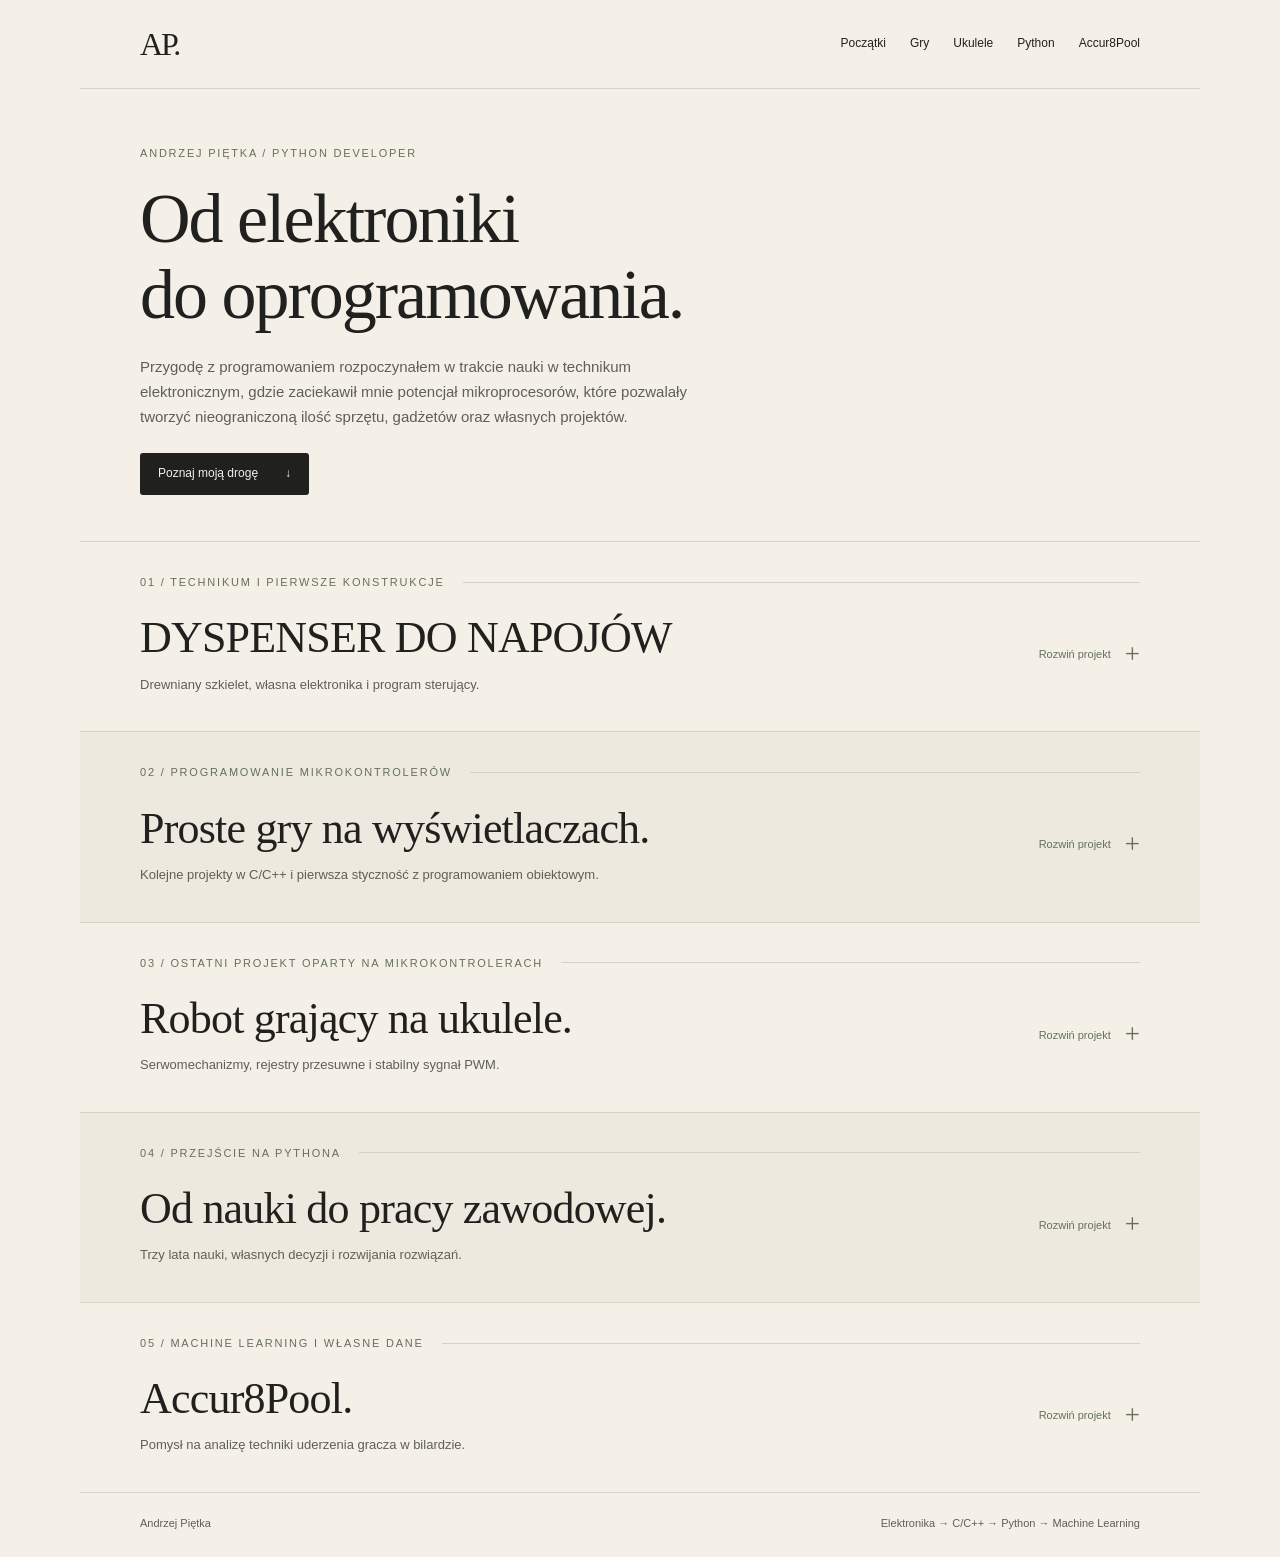
==== index.html @ 84ed03e4 "pierwszy_komit" ====
<!doctype html>
<html lang="pl">
<head>
  <meta charset="utf-8">
  <meta name="viewport" content="width=device-width, initial-scale=1">
  <meta name="color-scheme" content="light">
  <meta name="robots" content="noindex, nofollow">
  <meta name="theme-color" content="#f4f0e7">
  <title>Andrzej Piętka — od elektroniki do oprogramowania</title>
  <meta name="description" content="Portfolio Andrzeja Piętki: od elektroniki i C/C++, przez Pythona i automatyzację, po projekt ML Accur8Pool.">
  <link rel="stylesheet" href="assets/styles.css">
  <script src="assets/app.js" defer></script>
</head>
<body>
<a class="skip-link" href="#apc-poczatki">Przejdź do projektów</a>
<div id="ap-portfolio-chronologia" lang="pl">
<header class="ap-nav ap-pad"><a class="ap-mark" href="#apc-start" aria-label="Andrzej Piętka — początek strony">AP.</a><nav class="ap-navlinks" aria-label="Etapy rozwoju w kolejności chronologicznej"><a href="#apc-poczatki">Początki</a><a href="#apc-gry">Gry</a><a href="#apc-cpp">Ukulele</a><a href="#apc-python">Python</a><a href="#apc-ml">Accur8Pool</a></nav></header>
<section class="ap-hero ap-pad" id="apc-start"><p class="ap-eyebrow">Andrzej Piętka / Python developer</p><h1>Od elektroniki<br>do oprogramowania.</h1><div class="ap-intro"><p data-source-p="0">Przygodę z programowaniem rozpoczynałem w trakcie nauki w technikum elektronicznym, gdzie zaciekawił mnie potencjał mikroprocesorów, które pozwalały tworzyć nieograniczoną ilość sprzętu, gadżetów oraz własnych projektów.</p></div><a class="ap-jump" href="#apc-poczatki">Poznaj moją drogę <span aria-hidden="true">↓</span></a></section>
<section class="ap-chapter ap-pad" id="apc-poczatki" aria-labelledby="apc-poczatki-title">
 <div class="ap-chapterline"><p class="ap-eyebrow">01 / Technikum i pierwsze konstrukcje</p></div>
 <details class="ap-project">
  <summary class="ap-project-summary"><div class="ap-summary-copy"><h2 id="apc-poczatki-title" data-source-p="1">DYSPENSER DO NAPOJÓW</h2><span class="ap-teaser">Drewniany szkielet, własna elektronika i program sterujący.</span></div><span class="ap-toggle"><span class="ap-more">Rozwiń projekt</span><span class="ap-less">Zwiń projekt</span></span></summary>
  <div class="ap-project-content"><div class="ap-prose"><p data-source-p="2">Moim pierwszym projektem było stworzenie automatycznego dyspensera do napojów. Pomysł był prosty. Zbudować drewniany szkielet, zaprojektować elektronikę oraz odpowiednio zaprogramować kontroler.</p></div><div class="ap-photo-gallery ap-dispenser-gallery"><figure class="ap-original-photo"><button type="button" class="ap-image-open" data-full-image="assets/dyspenser-konstrukcja.jpg" data-rotation="90" aria-label="Powiększ: Budowa obudowy dyspensera"><span class="ap-rotated" style="aspect-ratio:777/1381;--photo-width:177.7348777%"><img src="assets/dyspenser-konstrukcja.jpg" alt="Budowa obudowy dyspensera" width="1381" height="777" loading="lazy" decoding="async" data-source-image="1"></span></button><figcaption class="ap-caption" >Budowa obudowy dyspensera</figcaption></figure><figure class="ap-original-photo"><button type="button" class="ap-image-open" data-full-image="assets/dyspenser-obudowa.jpg" data-rotation="90" aria-label="Powiększ: Obudowa po wykończeniu"><span class="ap-rotated" style="aspect-ratio:620/1101;--photo-width:177.5806452%"><img src="assets/dyspenser-obudowa.jpg" alt="Obudowa po wykończeniu" width="1101" height="620" loading="lazy" decoding="async" data-source-image="2"></span></button><figcaption class="ap-caption" >Obudowa po wykończeniu</figcaption></figure><figure class="ap-original-photo"><button type="button" class="ap-image-open" data-full-image="assets/dyspenser-gotowy.jpg" data-rotation="0" aria-label="Powiększ: Gotowy dyspenser do napojów"><span class="ap-image-surface"><img src="assets/dyspenser-gotowy.jpg" alt="Gotowy dyspenser do napojów" width="1836" height="3264" loading="lazy" decoding="async" data-source-image="3"></span></button><figcaption class="ap-caption" >Gotowy dyspenser do napojów</figcaption></figure><figure class="ap-original-photo"><button type="button" class="ap-image-open" data-full-image="assets/dyspenser-elektronika.jpg" data-rotation="0" aria-label="Powiększ: Elektronika wewnątrz obudowy"><span class="ap-image-surface"><img src="assets/dyspenser-elektronika.jpg" alt="Elektronika wewnątrz obudowy" width="1836" height="3264" loading="lazy" decoding="async" data-source-image="4"></span></button><figcaption class="ap-caption" >Elektronika wewnątrz obudowy</figcaption></figure></div></div>
 </details>
</section>
<section class="ap-chapter ap-pad" id="apc-gry" aria-labelledby="apc-gry-title">
 <div class="ap-chapterline"><p class="ap-eyebrow">02 / Programowanie mikrokontrolerów</p></div>
 <details class="ap-project">
  <summary class="ap-project-summary"><div class="ap-summary-copy"><h2 id="apc-gry-title" >Proste gry na wyświetlaczach.</h2><span class="ap-teaser">Kolejne projekty w C/C++ i pierwsza styczność z programowaniem obiektowym.</span></div><span class="ap-toggle"><span class="ap-more">Rozwiń projekt</span><span class="ap-less">Zwiń projekt</span></span></summary>
  <div class="ap-project-content"><div class="ap-prose"><p data-source-p="4">Przez następne 3 lata rozwijałem umiejętności w kierunku programowania mikrokontrolerów oraz języka C/C++. Kolejne projekty przedstawiały proste gry z wykorzystaniem wyświetlaczy OLED. Pomysł nie był rewolucyjny, ale był niezbędną ścieżką nauki pełnej architektury procesora i sposobu działania rejestrów. Była to też pierwsza styczność z programowaniem obiektowym.</p></div><div class="ap-photo-gallery ap-games-gallery"><figure class="ap-original-photo"><button type="button" class="ap-image-open" data-full-image="assets/gra-lcd.png" data-rotation="0" aria-label="Powiększ: Prosta gra na wyświetlaczu LCD"><span class="ap-image-surface"><img src="assets/gra-lcd.png" alt="Prosta gra na wyświetlaczu LCD" width="537" height="723" loading="lazy" decoding="async" data-source-image="5"></span></button><figcaption class="ap-caption" >Prosta gra na wyświetlaczu LCD</figcaption></figure><figure class="ap-original-photo"><button type="button" class="ap-image-open" data-full-image="assets/gra-oled.png" data-rotation="0" aria-label="Powiększ: Gra na wyświetlaczu OLED"><span class="ap-image-surface"><img src="assets/gra-oled.png" alt="Gra na wyświetlaczu OLED" width="534" height="716" loading="lazy" decoding="async" data-source-image="6"></span></button><figcaption class="ap-caption" >Gra na wyświetlaczu OLED</figcaption></figure></div></div>
 </details>
</section>
<section class="ap-chapter ap-pad" id="apc-cpp" aria-labelledby="apc-cpp-title">
 <div class="ap-chapterline"><p class="ap-eyebrow">03 / Ostatni projekt oparty na mikrokontrolerach</p></div>
 <details class="ap-project">
  <summary class="ap-project-summary"><div class="ap-summary-copy"><h2 id="apc-cpp-title" >Robot grający na ukulele.</h2><span class="ap-teaser">Serwomechanizmy, rejestry przesuwne i stabilny sygnał PWM.</span></div><span class="ap-toggle"><span class="ap-more">Rozwiń projekt</span><span class="ap-less">Zwiń projekt</span></span></summary>
  <div class="ap-project-content"><div class="ap-prose"><p data-source-p="7">Ostatnim projektem opartym na mikrokontrolerach, jaki stworzyłem, było zbudowanie robota grającego na ukulele. Największym wyzwaniem, przed jakim stałem, było programowe generowanie sygnału PWM do sterowania serwomechanizmami. Sterowanie odbywało się za pomocą rejestrów przesuwnych, co wymagało dbania o synchroniczne załączanie i wyłączanie odpowiednich wyprowadzeń. Uznałem, że gotowe układy scalone będą zbyt prostą drogą i musiałem rzucić sobie kilka kłód pod nogi, żeby móc je przeskoczyć 😊.</p><p data-source-p="8">Problemy pojawiły się ze stabilnością zegarów taktujących, co całkowicie rozjeżdżało synchronizację sygnału PWM. Skutkowało to drganiami serwomechanizmów w momencie, kiedy powinny stać nieruchomo. Z pomocą przyszło odrzucenie zaleceń z noty katalogowej producenta i zastosowanie zegara o wyższych parametrach, niż przewidywano. Okazało się to rozwiązaniem problemów i od tego momentu oscyloskop pokazywał to, co chciałem zobaczyć. Stabilny sygnał.</p><p data-source-p="9">Finalnie wystarczyło napisać program, który przyjmował pliki z zapisanymi akordami, aby serwomechanizmy grały w zaplanowany sposób. Niestety gitarzysty ten robot nie pozbawił pracy, ponieważ miał kilka wad konstrukcyjnych, przez co nie do końca czysto grał.</p></div><div class="ap-ukulele-gallery"><figure class="ap-original-photo"><button type="button" class="ap-image-open" data-full-image="assets/ukulele-konstrukcja.png" data-rotation="0" aria-label="Powiększ: Robot grający na ukulele — cała konstrukcja"><span class="ap-image-surface"><img src="assets/ukulele-konstrukcja.png" alt="Robot grający na ukulele — cała konstrukcja" width="1220" height="624" loading="lazy" decoding="async" data-source-image="9"></span></button><figcaption class="ap-caption" >Robot grający na ukulele — cała konstrukcja</figcaption></figure><div class="ap-photo-gallery"><figure class="ap-original-photo"><button type="button" class="ap-image-open" data-full-image="assets/ukulele-sterownik.jpg" data-rotation="0" aria-label="Powiększ: Własna płytka sterownika"><span class="ap-image-surface"><img src="assets/ukulele-sterownik.jpg" alt="Własna płytka sterownika" width="1382" height="809" loading="lazy" decoding="async" data-source-image="7"></span></button><figcaption class="ap-caption" >Własna płytka sterownika</figcaption></figure><figure class="ap-original-photo"><button type="button" class="ap-image-open" data-full-image="assets/ukulele-serwomechanizmy.png" data-rotation="0" aria-label="Powiększ: Serwomechanizmy przy strunach ukulele"><span class="ap-image-surface"><img src="assets/ukulele-serwomechanizmy.png" alt="Serwomechanizmy przy strunach ukulele" width="1205" height="624" loading="lazy" decoding="async" data-source-image="8"></span></button><figcaption class="ap-caption" >Serwomechanizmy przy strunach ukulele</figcaption></figure></div></div></div>
 </details>
</section>
<section class="ap-chapter ap-pad" id="apc-python" aria-labelledby="apc-python-title">
 <div class="ap-chapterline"><p class="ap-eyebrow">04 / Przejście na Pythona</p></div>
 <details class="ap-project">
  <summary class="ap-project-summary"><div class="ap-summary-copy"><h2 id="apc-python-title" >Od nauki do pracy zawodowej.</h2><span class="ap-teaser">Trzy lata nauki, własnych decyzji i rozwijania rozwiązań.</span></div><span class="ap-toggle"><span class="ap-more">Rozwiń projekt</span><span class="ap-less">Zwiń projekt</span></span></summary>
  <div class="ap-project-content"><div class="ap-prose"><p data-source-p="12">Tutaj nastąpił moment przejścia na Pythona. Kolega zaciekawił mnie tym językiem. Chociaż zmiana języka programowania nigdy nie jest przyjemna, zdecydowałem się zostawić za sobą dotychczasową pracę z C++ i elektroniką. Pierwszą pracę zawodową z Pythonem zdobyłem po 3 miesiącach nauki tego języka. Woda na początku była bardzo głęboka. Przede wszystkim nie zdawałem sobie sprawy, jak dużo jeszcze nie wiem.</p><p data-source-p="13">Moje zadania opierały się na automatyzacji procesu uruchamiania wyprodukowanej elektroniki. Miałem pełną swobodę w wymyślaniu i wdrażaniu rozwiązań. Dało mi to dużo przestrzeni do nauki i dopracowywania własnych pomysłów. Pierwszy rok był ogromnym krokiem naprzód w dziedzinie programowania. Czytałem literaturę, przechodziłem kursy i wdrażałem nową wiedzę do pisanego kodu.</p><p data-source-p="14">Kolejny rok był etapem rozwoju intuicji programistycznej i odczuwania na własnej skórze skutków błędnych decyzji. To pozwoliło mi wypróbować w boju książkowe rozwiązania. Uświadomiłem sobie, że nie można podchodzić ortodoksyjnie do programowania. Pomimo że istnieją zasady i podejścia pomagające tworzyć kod, takie jak SOLID, wzorce projektowe czy OOP, nie można kurczowo się ich trzymać.</p><p data-source-p="15">Trzeci rok opierał się na myśleniu nie tylko o tym, jak napisać program, ale też jak zaplanować rozwiązanie na wyższym poziomie. Doszło przesyłanie wyników na serwer, tworzenie API łączącego moje serwisy z innymi programami oraz dbanie o niezawodność i ciągłość ich pracy.</p></div></div>
 </details>
</section>
<section class="ap-chapter ap-pad" id="apc-ml" aria-labelledby="apc-ml-title">
 <div class="ap-chapterline"><p class="ap-eyebrow">05 / Machine learning i własne dane</p></div>
 <details class="ap-project">
  <summary class="ap-project-summary"><div class="ap-summary-copy"><h2 id="apc-ml-title" >Accur8Pool.</h2><span class="ap-teaser">Pomysł na analizę techniki uderzenia gracza w bilardzie.</span></div><span class="ap-toggle"><span class="ap-more">Rozwiń projekt</span><span class="ap-less">Zwiń projekt</span></span></summary>
  <div class="ap-project-content"><div class="ap-prose"><p data-source-p="16">W międzyczasie przez rok po godzinach pogłębiałem swoją wiedzę o ML i AI, dokładnie studiując matematykę oraz rozwiązania stojące za tymi tematami. Niestety nauka „na sucho” w tych dziedzinach jest trudna. Trafiałem na dużo sztucznie wygenerowanych danych w internecie albo na dane, których tematyka po prostu mnie nie interesowała. Ciężko było poświęcić kilka tygodni na analizę i dogłębne zrozumienie danych, kiedy nie widziałem praktycznego zastosowania takiej pracy.</p><p data-source-p="17">Tutaj zrodził się pomysł stworzenia projektu bilardowego. Koncepcja była prosta. Projekt miał korygować technikę uderzenia gracza w bilardzie. Dane miały być odczytywane z sensorów zegarka i przetwarzane przez model XGBoost, wcześniej wytrenowany na oznaczonych danych.</p><p data-source-p="18">Początkowo projekt miał zawierać jedynie:</p><ul><li data-source-p="19">program na zegarek zbierający pełen zestaw danych z sensorów,</li><li data-source-p="20">dashboard do etykietowania danych,</li><li data-source-p="21">moduły do transformacji danych,</li><li data-source-p="22">moduły do wizualizacji danych na wykresach,</li><li data-source-p="23">pipeline do uczenia modelu XGBoost.</li></ul><p data-source-p="24">Projekt rozrósł się o:</p><ul><li data-source-p="25">stronę internetową accur8pool.pl w Django,</li><li data-source-p="26">aplikację na telefon do zarządzania danymi z zegarka i przesyłania ich na serwer.</li></ul><p data-source-p="27">Musiałem rozpocząć cały projekt od prawidłowego przygotowania danych, tak aby były czytelne dla człowieka. Na tym etapie nie wiedziałem jeszcze, czy ten pomysł będzie w ogóle możliwy do wykonania. Dwa miesiące zajęło mi studiowanie matematyki niezbędnej do prawidłowej transformacji danych, tak aby można było przedstawić je na wykresach i zrozumieć, co właściwie pokazują.</p></div><div class="ap-raw-figure"><figure class="ap-original-photo"><button type="button" class="ap-image-open" data-full-image="assets/accur8pool-surowe-dane.png" data-rotation="0" aria-label="Powiększ: Surowe dane, nieczytelny wykres dla człowieka. Wygląda jak szum."><span class="ap-image-surface"><img src="assets/accur8pool-surowe-dane.png" alt="Surowe dane, nieczytelny wykres dla człowieka. Wygląda jak szum." width="545" height="557" loading="lazy" decoding="async" data-source-image="10"></span></button><figcaption class="ap-caption" data-source-p="28">Surowe dane, nieczytelny wykres dla człowieka. Wygląda jak szum.</figcaption></figure></div><div class="ap-prose"><p data-source-p="29">Tutaj przełomowe było to, że po pełnej transformacji danych widać na wykresie dokładnie, kiedy występowało uderzenie bilardowe względem reszty nagrania. Dodatkowo samo uderzenie można było podzielić na cztery segmenty:</p><p data-source-p="30">Przygotowanie do pozycji uderzenia, przymierzenie, uderzenie, okres po uderzeniu.</p></div><div class="ap-processed-figure"><figure class="ap-original-photo"><button type="button" class="ap-image-open" data-full-image="assets/accur8pool-wykres.png" data-rotation="0" aria-label="Powiększ: Dodatkowo na wykresie można było zobaczyć, jak czyste i poprawne było uderzenie."><span class="ap-image-surface"><img src="assets/accur8pool-wykres.png" alt="Dodatkowo na wykresie można było zobaczyć, jak czyste i poprawne było uderzenie." width="1239" height="670" loading="lazy" decoding="async" data-source-image="11"></span></button><figcaption class="ap-caption" data-source-p="31">Dodatkowo na wykresie można było zobaczyć, jak czyste i poprawne było uderzenie.</figcaption></figure></div><div class="ap-prose"><p data-source-p="33">Na dashboardzie można zobaczyć żółty wykres reprezentujący całkowity obrót zegarka, „roll”. Obliczałem go za pomocą arcusa tangensa z przyspieszenia w osiach Y oraz Z, a następnie obliczałem z tego całkę. I to właśnie ta pozycja wskazywała na pozycję uderzającą. W oscylacji na zielonym wykresie „gyr_z” widać moment ruchu kija w przód i w tył. Na niebieskim wykresie pik zaznaczony na czerwonym tle pokazuje moment uderzenia kijem w bilę.</p><p data-source-p="34">Na tym etapie wiedziałem, że dalsza praca nad projektem ma sens.</p><p data-source-p="35">Została stworzona strona internetowa accur8pool.pl (na ten moment serwer jest nieczynny), aby otworzyć pomysł na świat i zachęcić innych ludzi do zbierania danych do późniejszego uczenia modeli.</p><p data-source-p="36">Ten projekt realizowałem przez 11 miesięcy i dalej nie został w pełni zakończony.</p></div></div>
 </details>
</section><footer class="ap-footer ap-pad"><span>Andrzej Piętka</span><span>Elektronika → C/C++ → Python → Machine Learning</span></footer>
<dialog class="ap-image-dialog" id="ap-image-dialog" aria-labelledby="ap-image-caption"><form method="dialog"><button class="ap-dialog-close" aria-label="Zamknij powiększenie">Zamknij ×</button></form><div class="ap-dialog-stage"><div class="ap-dialog-image-box"><img id="ap-dialog-image" alt=""></div></div><p id="ap-image-caption"></p></dialog>
</div></body></html>
---- assets/styles.css ----
#ap-portfolio-chronologia{--paper:#f4f0e7;--ink:#20211f;--sage:#65705b;--line:#d6d1c6;--muted:#5d6058;background:var(--paper);color:var(--ink);font:15px/1.65 Arial,Helvetica,sans-serif;isolation:isolate}
    #ap-portfolio-chronologia *{box-sizing:border-box}
    #ap-portfolio-chronologia h1,#ap-portfolio-chronologia h2,#ap-portfolio-chronologia h3,#ap-portfolio-chronologia p,#ap-portfolio-chronologia figure{margin:0}
    #ap-portfolio-chronologia a{color:inherit;text-decoration:none}
    #ap-portfolio-chronologia button{font:inherit}
    #ap-portfolio-chronologia a:focus-visible,#ap-portfolio-chronologia button:focus-visible,#ap-portfolio-chronologia summary:focus-visible{outline:2px solid var(--sage);outline-offset:5px}
    #ap-portfolio-chronologia .ap-pad{padding-left:clamp(22px,5vw,60px);padding-right:clamp(22px,5vw,60px)}
    #ap-portfolio-chronologia .ap-nav{display:flex;align-items:center;justify-content:space-between;gap:24px;padding-top:26px;padding-bottom:26px;border-bottom:1px solid var(--line)}
    #ap-portfolio-chronologia .ap-mark{font:32px/1 Georgia,serif;letter-spacing:-2px}
    #ap-portfolio-chronologia .ap-navlinks{display:flex;gap:24px;align-items:center;font-size:12px;flex-wrap:wrap}
    #ap-portfolio-chronologia .ap-navlinks a{padding:8px 0}
    #ap-portfolio-chronologia a:hover{color:var(--sage)}
    #ap-portfolio-chronologia .ap-hero{padding-top:55px;padding-bottom:46px}
    #ap-portfolio-chronologia .ap-eyebrow{color:var(--sage);font-size:11px;font-weight:500;letter-spacing:1.8px;text-transform:uppercase}
    #ap-portfolio-chronologia h1{font:400 clamp(43px,6.5vw,70px)/1.08 Georgia,serif;letter-spacing:-2px;margin-top:19px;max-width:780px}
    #ap-portfolio-chronologia .ap-intro{font-size:15px;max-width:555px;margin-top:23px;color:var(--muted)}
    #ap-portfolio-chronologia .ap-jump{display:inline-flex;align-items:center;gap:27px;background:var(--ink);color:var(--paper);padding:11px 18px;margin-top:24px;border-radius:3px;font-size:12px}
    #ap-portfolio-chronologia .ap-jump:hover{background:#414638;color:var(--paper)}
    #ap-portfolio-chronologia .ap-chapter{padding-top:31px;padding-bottom:36px;border-top:1px solid var(--line);scroll-margin-top:12px}
    #ap-portfolio-chronologia .ap-chapter:nth-of-type(odd){background:#eee9df}
    #ap-portfolio-chronologia .ap-chapterline{display:flex;align-items:center;gap:18px;margin-bottom:22px}
    #ap-portfolio-chronologia .ap-chapterline::after{content:'';height:1px;flex:1;background:var(--line)}
    #ap-portfolio-chronologia .ap-chapterline .ap-eyebrow{flex-shrink:0}
    #ap-portfolio-chronologia .ap-project>summary{display:flex;justify-content:space-between;align-items:center;gap:22px;list-style:none}
    #ap-portfolio-chronologia .ap-project>summary::-webkit-details-marker{display:none}
    #ap-portfolio-chronologia .ap-summary-copy{min-width:0}
    #ap-portfolio-chronologia .ap-teaser{display:block;color:var(--muted);font:13px/1.6 Arial,sans-serif;max-width:650px;margin-top:12px}
    #ap-portfolio-chronologia .ap-toggle{font-size:11px;color:var(--sage);display:flex;align-items:center;gap:14px;flex-shrink:0}
    #ap-portfolio-chronologia .ap-toggle::after{content:'+';font:27px/1 Georgia,serif}
    #ap-portfolio-chronologia .ap-toggle .ap-less{display:none}
    #ap-portfolio-chronologia .ap-project[open]>.ap-project-summary .ap-more{display:none}
    #ap-portfolio-chronologia .ap-project[open]>.ap-project-summary .ap-less{display:inline}
    #ap-portfolio-chronologia .ap-project[open]>.ap-project-summary .ap-toggle::after{content:'−'}
    #ap-portfolio-chronologia .ap-project-content{padding-top:27px}
    #ap-portfolio-chronologia h2{font:400 clamp(30px,4.4vw,44px)/1.12 Georgia,serif;letter-spacing:-.8px}
    #ap-portfolio-chronologia .ap-text{color:var(--muted);font-size:14px;max-width:680px}
    #ap-portfolio-chronologia .ap-text p+p{margin-top:14px}
    #ap-portfolio-chronologia .ap-heading-text{margin-top:18px}
    #ap-portfolio-chronologia .ap-split{display:grid;grid-template-columns:minmax(0,1.1fr) minmax(0,1fr);gap:40px;align-items:center}
    #ap-portfolio-chronologia .ap-stack{font-size:11px;letter-spacing:.4px;color:var(--sage);margin-top:19px}
    #ap-portfolio-chronologia .ap-build{border-left:1px solid #b7bdab;padding-left:23px}
    #ap-portfolio-chronologia .ap-build>div+div{margin-top:17px}
    #ap-portfolio-chronologia .ap-build h3{font:400 21px/1.2 Georgia,serif}
    #ap-portfolio-chronologia .ap-build p{font-size:12px;color:var(--muted);margin-top:4px}
    #ap-portfolio-chronologia .ap-photo-wrap{padding:10px 0;background:radial-gradient(ellipse,#dcd3c3aa,transparent 72%)}
    #ap-portfolio-chronologia .ap-photo{display:block;width:100%;height:auto;border-radius:3px;box-shadow:0 18px 28px -21px #30291f70}
    #ap-portfolio-chronologia .ap-caption{margin-top:10px;font-size:11px;color:var(--muted)}
    #ap-portfolio-chronologia .ap-detail{margin-top:16px}
    #ap-portfolio-chronologia .ap-detail summary{font-size:12px;color:var(--sage);padding:5px 0}
    #ap-portfolio-chronologia .ap-detail p{font-size:13px;color:var(--muted);margin-top:9px}
    #ap-portfolio-chronologia .ap-years{display:grid;grid-template-columns:repeat(3,minmax(0,1fr));gap:25px;margin-top:26px}
    #ap-portfolio-chronologia .ap-year{border-top:1px solid #b6bdab;padding-top:13px}
    #ap-portfolio-chronologia .ap-year small{color:var(--sage);font-size:11px}
    #ap-portfolio-chronologia .ap-year h3{font:400 22px/1.2 Georgia,serif;margin-top:6px}
    #ap-portfolio-chronologia .ap-year p{font-size:12px;color:var(--muted);margin-top:8px}
    #ap-portfolio-chronologia .ap-ml-head{display:flex;align-items:baseline;justify-content:space-between;gap:20px;flex-wrap:wrap}
    #ap-portfolio-chronologia .ap-status{font-size:11px;color:var(--sage)}
    #ap-portfolio-chronologia .ap-ml-subtitle{font:400 22px/1.3 Georgia,serif;margin-top:9px}
    #ap-portfolio-chronologia .ap-ml-layout{display:grid;grid-template-columns:minmax(0,1fr) minmax(0,1.5fr);gap:29px;align-items:center;margin-top:24px}
    #ap-portfolio-chronologia .ap-graph{min-width:0}
    #ap-portfolio-chronologia .ap-graph-image{display:block;width:100%;height:auto;background:#fff;border:1px solid #dfddd6;border-radius:3px;box-shadow:0 14px 28px -20px #5d624a40}
    #ap-portfolio-chronologia .ap-graph .ap-caption{display:flex;align-items:center;justify-content:space-between;gap:10px;flex-wrap:wrap}
    #ap-portfolio-chronologia .ap-expand{border:0;border-bottom:1px solid #9b9f8e;background:none;color:var(--sage);padding:3px 0;font-size:11px;flex-shrink:0}
    #ap-portfolio-chronologia .ap-ml-layout.ap-expanded{grid-template-columns:1fr}
    #ap-portfolio-chronologia .ap-ml-layout.ap-expanded .ap-text{max-width:700px}
    #ap-portfolio-chronologia .ap-scope{display:flex;gap:10px 24px;flex-wrap:wrap;margin-top:25px;padding-top:16px;border-top:1px solid var(--line);font-size:12px;color:var(--muted)}
    #ap-portfolio-chronologia .ap-footer{display:flex;justify-content:space-between;gap:15px;flex-wrap:wrap;border-top:1px solid var(--line);padding-top:21px;padding-bottom:25px;font-size:11px;color:var(--muted)}
    @media(max-width:650px){
      #ap-portfolio-chronologia .ap-nav{align-items:flex-start;gap:15px}
      #ap-portfolio-chronologia .ap-navlinks{gap:4px 14px;justify-content:flex-end}
      #ap-portfolio-chronologia .ap-hero{padding-top:37px;padding-bottom:37px}
      #ap-portfolio-chronologia h1{letter-spacing:-1px}
      #ap-portfolio-chronologia .ap-split,#ap-portfolio-chronologia .ap-ml-layout,#ap-portfolio-chronologia .ap-years{grid-template-columns:1fr;gap:23px}
      #ap-portfolio-chronologia .ap-chapter{padding-top:26px;padding-bottom:30px}
      #ap-portfolio-chronologia .ap-chapterline{gap:10px}
      #ap-portfolio-chronologia .ap-chapterline .ap-eyebrow{flex-shrink:1;font-size:10px;letter-spacing:1px}
      #ap-portfolio-chronologia .ap-build{margin-top:2px}
      #ap-portfolio-chronologia .ap-toggle{gap:0}
      #ap-portfolio-chronologia .ap-toggle .ap-more,#ap-portfolio-chronologia .ap-project[open]>.ap-project-summary .ap-toggle .ap-less{display:none}
      #ap-portfolio-chronologia .ap-expand,#ap-portfolio-chronologia .ap-detail summary{min-height:44px;display:flex;align-items:center}
    }
  
html{color-scheme:light;scroll-behavior:smooth}body{margin:0;background:#f4f0e7}#ap-portfolio-chronologia{max-width:1120px;margin:0 auto}#ap-portfolio-chronologia summary,#ap-portfolio-chronologia button{cursor:pointer}#ap-portfolio-chronologia .ap-project-summary{min-height:76px}#ap-portfolio-chronologia img{max-width:100%}.skip-link{position:absolute;left:16px;top:0;transform:translateY(-110%);z-index:10;background:#20211f;color:#f4f0e7;padding:12px 18px;font:14px Arial}.skip-link:focus{transform:translateY(12px)}@media(prefers-reduced-motion:reduce){html{scroll-behavior:auto}}
@media(max-width:650px){#ap-portfolio-chronologia h1{font-size:clamp(32px,9.3vw,50px);overflow-wrap:break-word}#ap-portfolio-chronologia .ap-navlinks a{min-height:44px;display:inline-flex;align-items:center}}

/* Full original stories and photographs. */
#ap-portfolio-chronologia .ap-prose{max-width:720px;margin:0 auto;color:#44473f;font-size:16px;line-height:1.8}
#ap-portfolio-chronologia .ap-prose p+p{margin-top:20px}
#ap-portfolio-chronologia .ap-prose ul{padding-left:23px;margin:12px 0 23px}
#ap-portfolio-chronologia .ap-prose li{padding-left:4px;margin-bottom:7px}
#ap-portfolio-chronologia .ap-photo-gallery{display:grid;grid-template-columns:repeat(2,minmax(0,1fr));align-items:start;gap:30px;margin:30px auto 8px;max-width:850px}
#ap-portfolio-chronologia .ap-games-gallery{max-width:720px;gap:36px}
#ap-portfolio-chronologia .ap-ukulele-gallery{max-width:920px;margin:32px auto 8px}
#ap-portfolio-chronologia .ap-original-photo{min-width:0}
#ap-portfolio-chronologia .ap-image-open{display:block;width:100%;padding:0;border:0;border-radius:4px;background:transparent;color:inherit;box-shadow:0 20px 32px -26px #403a2c80;cursor:zoom-in}
#ap-portfolio-chronologia .ap-image-open:focus-visible{outline:2px solid #65705b;outline-offset:6px}
#ap-portfolio-chronologia .ap-image-surface{display:block}
#ap-portfolio-chronologia .ap-image-surface img{width:100%;height:auto;display:block;border-radius:4px}
#ap-portfolio-chronologia .ap-rotated{display:block;position:relative;overflow:hidden;border-radius:4px}
#ap-portfolio-chronologia .ap-rotated img{position:absolute;left:50%;top:50%;width:var(--photo-width);height:auto;max-width:none;transform:translate(-50%,-50%) rotate(90deg)}
#ap-portfolio-chronologia .ap-original-photo .ap-caption{font-size:12px;line-height:1.6;margin-top:12px;color:#5d6058}
#ap-portfolio-chronologia .ap-raw-figure{max-width:545px;margin:30px auto}
#ap-portfolio-chronologia .ap-processed-figure{max-width:960px;margin:30px auto}
#ap-portfolio-chronologia .ap-image-dialog{border:1px solid #d6d1c6;border-radius:5px;padding:18px;background:#f4f0e7;color:#20211f;max-width:calc(100vw - 30px);max-height:calc(100dvh - 30px);box-shadow:0 25px 90px #0004;overflow:auto}
#ap-portfolio-chronologia .ap-image-dialog::backdrop{background:#171914cf}
#ap-portfolio-chronologia .ap-image-dialog form{display:flex;justify-content:flex-end;margin:0 0 12px}
#ap-portfolio-chronologia .ap-dialog-close{border:1px solid #c2c5b7;border-radius:3px;min-height:44px;background:#f4f0e7;color:#20211f;padding:8px 15px}
#ap-portfolio-chronologia .ap-dialog-stage{display:flex;align-items:center;justify-content:center;min-width:0}
#ap-portfolio-chronologia .ap-dialog-image-box{position:relative;overflow:hidden}
#ap-portfolio-chronologia #ap-dialog-image{position:absolute;top:50%;left:50%;max-width:none;object-fit:contain;transform-origin:center}
#ap-portfolio-chronologia #ap-image-caption{font-size:13px;line-height:1.6;text-align:center;margin:14px auto 0;max-width:700px}
html.ap-modal-open{overflow:hidden}
@media(max-width:650px){#ap-portfolio-chronologia .ap-prose{font-size:15px;line-height:1.8}#ap-portfolio-chronologia .ap-photo-gallery{grid-template-columns:1fr;gap:27px;max-width:420px}#ap-portfolio-chronologia .ap-image-dialog{padding:12px}#ap-portfolio-chronologia .ap-navlinks{gap:4px 12px}#ap-portfolio-chronologia .ap-chapterline .ap-eyebrow{flex-shrink:1}}
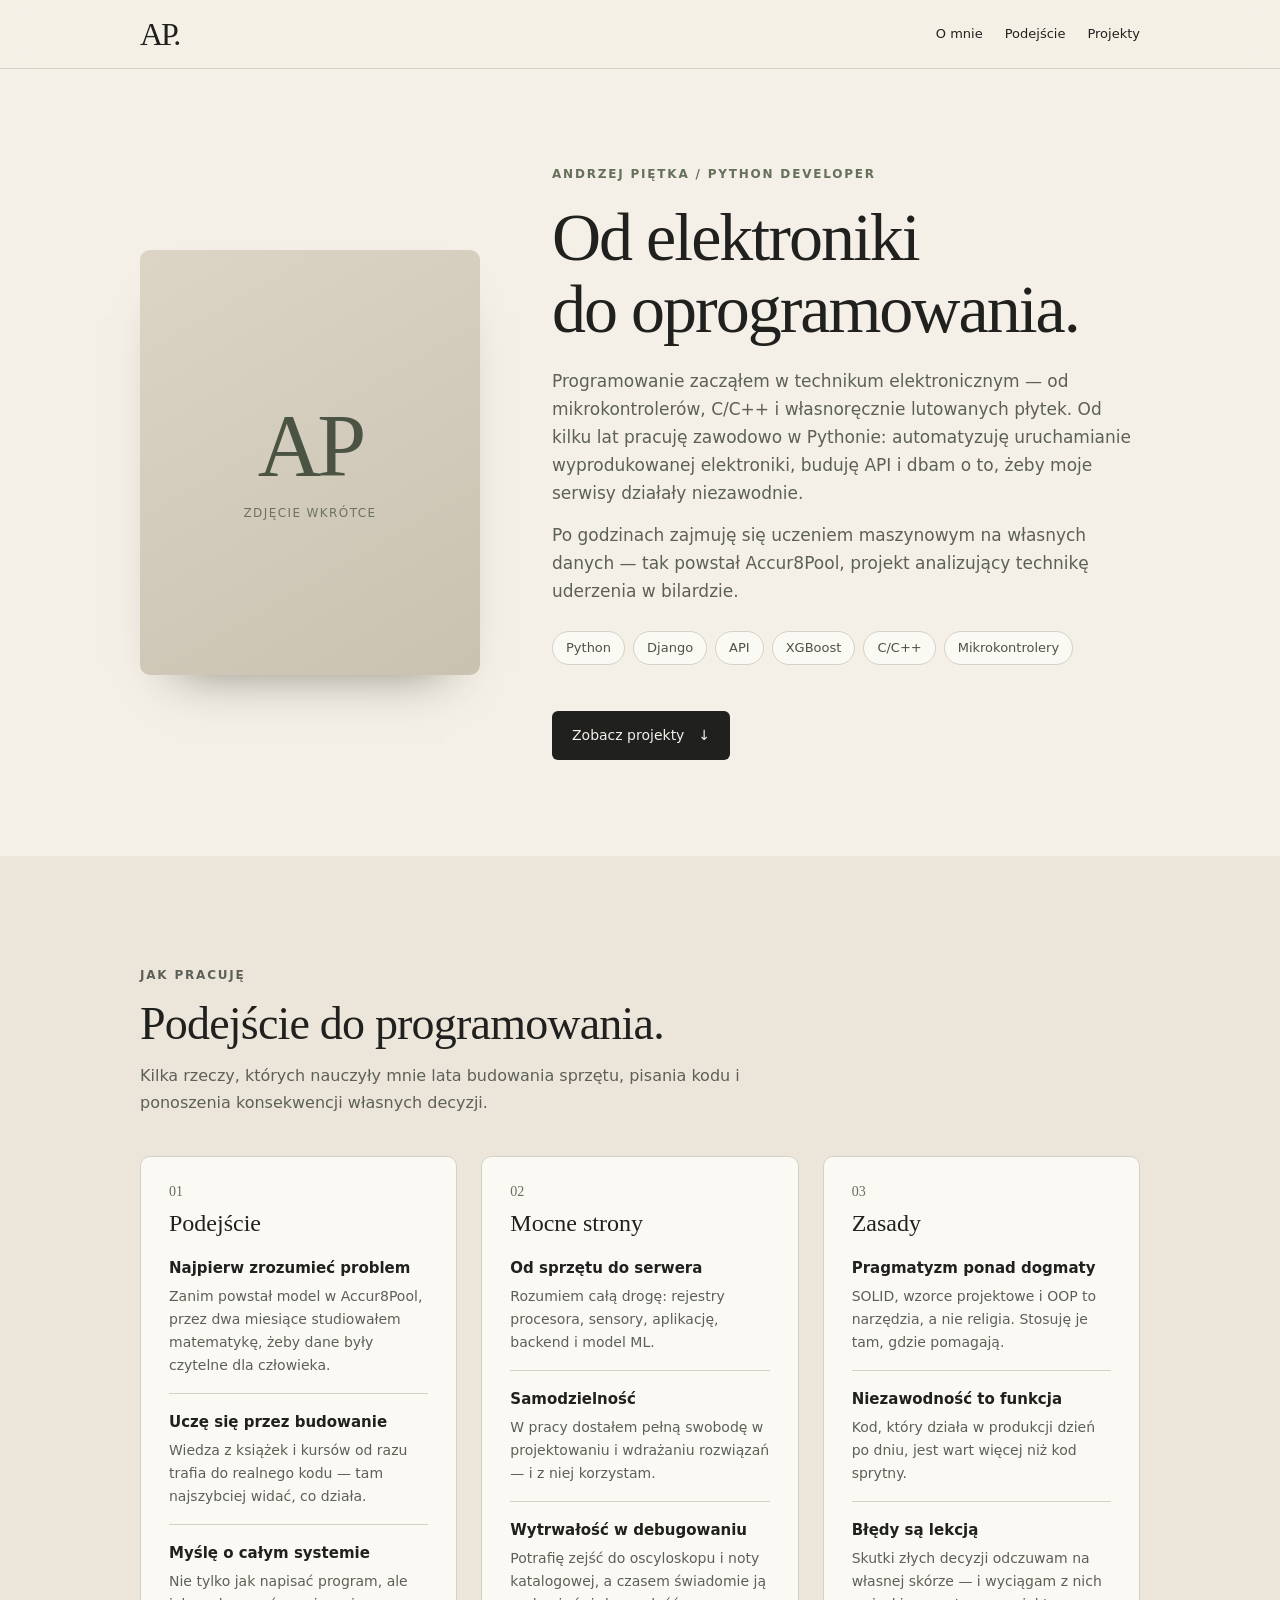
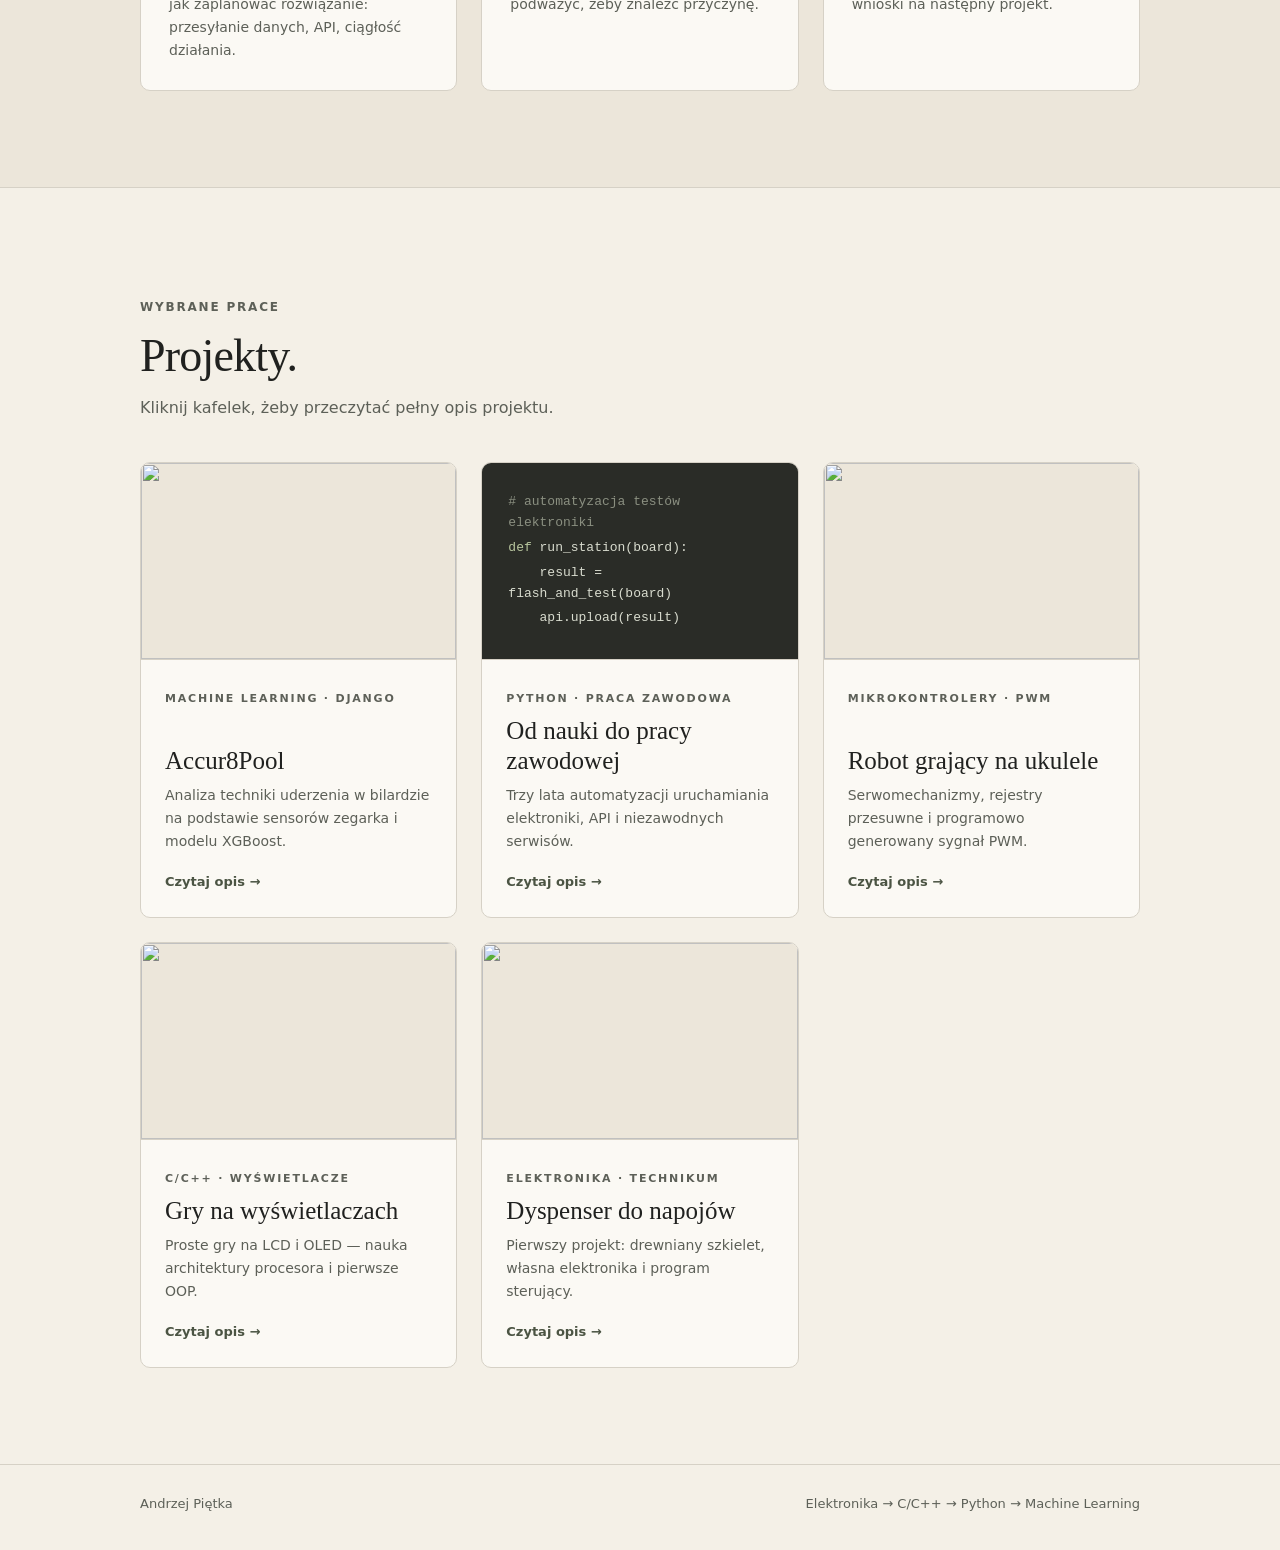
==== commit 67c19ce8: "Nowy układ portfolio: zdjęcie, o mnie, podejście, kafelki projektów Co-Authored-By: Claude Opus 5.5 " ====
--- a/index.html
+++ b/index.html
@@ -6,50 +6,414 @@
   <meta name="color-scheme" content="light">
   <meta name="robots" content="noindex, nofollow">
   <meta name="theme-color" content="#f4f0e7">
-  <title>Andrzej Piętka — od elektroniki do oprogramowania</title>
+  <title>Andrzej Piętka — Python developer</title>
   <meta name="description" content="Portfolio Andrzeja Piętki: od elektroniki i C/C++, przez Pythona i automatyzację, po projekt ML Accur8Pool.">
-  <link rel="stylesheet" href="assets/styles.css">
-  <script src="assets/app.js" defer></script>
+  <style>
+    :root{
+      --paper:#f4f0e7;--paper-2:#ece6da;--card:#fbf9f4;--ink:#20211f;--muted:#5d6058;
+      --sage:#65705b;--sage-dark:#4b5443;--line:#d6d1c6;
+      --serif:Georgia,"Times New Roman",serif;--sans:system-ui,-apple-system,"Segoe UI",Arial,sans-serif;
+      --gutter:clamp(16px,5vw,60px);--radius:10px;
+    }
+    *{box-sizing:border-box}
+    html{scroll-behavior:smooth}
+    body{margin:0;background:var(--paper);color:var(--ink);font:16px/1.65 var(--sans)}
+    h1,h2,h3,p,figure{margin:0}
+    a{color:inherit}
+    img{max-width:100%}
+    button{font:inherit;cursor:pointer}
+    :focus-visible{outline:2px solid var(--sage);outline-offset:4px}
+    .wrap{max-width:1120px;margin:0 auto;padding:0 var(--gutter)}
+    .skip-link{position:absolute;left:16px;top:0;transform:translateY(-120%);z-index:20;background:var(--ink);color:var(--paper);padding:12px 18px}
+    .skip-link:focus{transform:translateY(12px)}
+
+    /* Nawigacja */
+    .nav{position:sticky;top:0;z-index:10;background:color-mix(in srgb,var(--paper) 92%,transparent);backdrop-filter:blur(8px);border-bottom:1px solid var(--line)}
+    .nav .wrap{display:flex;align-items:center;justify-content:space-between;gap:20px;min-height:68px}
+    .mark{font:32px/1 var(--serif);letter-spacing:-2px;text-decoration:none}
+    .navlinks{display:flex;gap:4px 22px;flex-wrap:wrap;justify-content:flex-end;font-size:13px}
+    .navlinks a{text-decoration:none;padding:10px 0}
+    .navlinks a:hover,.mark:hover{color:var(--sage)}
+
+    .eyebrow{color:var(--sage);font-size:12px;font-weight:600;letter-spacing:1.8px;text-transform:uppercase}
+    .section{padding:clamp(56px,8vw,96px) 0;border-bottom:1px solid var(--line);scroll-margin-top:68px}
+    .section-head{max-width:640px;margin-bottom:40px}
+    .section-head h2{font:400 clamp(32px,4.6vw,46px)/1.12 var(--serif);letter-spacing:-.8px;margin-top:12px}
+    .section-head p{color:var(--muted);margin-top:14px}
+
+    /* 1. Zdjęcie + 2. O mnie */
+    .hero{padding:clamp(48px,8vw,96px) 0}
+    .hero .wrap{display:grid;grid-template-columns:minmax(0,340px) minmax(0,1fr);gap:clamp(32px,6vw,72px);align-items:center}
+    .portrait{position:relative;aspect-ratio:4/5;border-radius:var(--radius);overflow:hidden;background:linear-gradient(150deg,#dcd5c6,#c9c2b1);box-shadow:0 30px 50px -36px #30291f99}
+    .portrait img{position:absolute;inset:0;width:100%;height:100%;object-fit:cover}
+    .portrait-fallback{position:absolute;inset:0;display:grid;place-content:center;text-align:center;color:var(--sage-dark)}
+    .portrait-fallback strong{font:400 88px/1 var(--serif);letter-spacing:-4px}
+    .portrait-fallback span{font-size:12px;letter-spacing:1.4px;text-transform:uppercase;margin-top:14px;opacity:.75}
+    .hero h1{font:400 clamp(40px,6.2vw,68px)/1.06 var(--serif);letter-spacing:-2px;margin-top:16px}
+    .about{margin-top:22px;max-width:580px;color:var(--muted);font-size:17px}
+    .about p+p{margin-top:14px}
+    .tags{display:flex;flex-wrap:wrap;gap:8px;margin-top:26px;padding:0;list-style:none}
+    .tags li{border:1px solid var(--line);background:var(--card);border-radius:999px;padding:5px 13px;font-size:13px;color:var(--sage-dark)}
+    .btn{display:inline-flex;align-items:center;gap:14px;margin-top:30px;background:var(--ink);color:var(--paper);padding:13px 20px;border-radius:6px;text-decoration:none;font-size:14px}
+    .btn:hover{background:var(--sage-dark)}
+
+    /* 3. Podejście */
+    .approach{background:var(--paper-2)}
+    .approach-grid{display:grid;grid-template-columns:repeat(3,minmax(0,1fr));gap:24px}
+    .pillar{background:var(--card);border:1px solid var(--line);border-radius:var(--radius);padding:28px}
+    .pillar h3{font:400 24px/1.2 var(--serif);margin-bottom:18px}
+    .pillar ul{list-style:none;margin:0;padding:0}
+    .pillar li+li{margin-top:16px;padding-top:16px;border-top:1px solid var(--line)}
+    .pillar li strong{display:block;font-weight:600;font-size:15px}
+    .pillar li span{display:block;color:var(--muted);font-size:14px;margin-top:4px}
+    .pillar-num{display:block;font:400 14px/1 var(--serif);color:var(--sage);margin-bottom:10px}
+
+    /* 4. Projekty — kafelki */
+    .cards{display:grid;grid-template-columns:repeat(auto-fill,minmax(300px,1fr));gap:24px}
+    .card{display:flex;flex-direction:column;background:var(--card);border:1px solid var(--line);border-radius:var(--radius);overflow:hidden;text-decoration:none;transition:transform .2s ease,box-shadow .2s ease}
+    .card:hover{transform:translateY(-4px);box-shadow:0 26px 40px -30px #30291fa0}
+    .card-cover{aspect-ratio:16/10;overflow:hidden;background:var(--paper-2);border-bottom:1px solid var(--line)}
+    .card-cover img{width:100%;height:100%;object-fit:cover;display:block;transition:transform .4s ease}
+    .card:hover .card-cover img{transform:scale(1.04)}
+    .cover-code{height:100%;display:flex;flex-direction:column;justify-content:center;gap:4px;padding:22px 26px;background:#2a2c27;color:#d9dccf;font:13px/1.6 ui-monospace,Menlo,Consolas,monospace}
+    .cover-code .k{color:#b9c79f}.cover-code .c{color:#8a8f80}
+    .card-body{padding:22px 24px 24px;display:flex;flex-direction:column;flex:1}
+    .card-body .eyebrow{font-size:11px}
+    .card-body h3{font:400 25px/1.2 var(--serif);margin-top:8px}
+    .card-body p{color:var(--muted);font-size:14px;margin-top:8px;flex:1}
+    .card-more{margin-top:18px;font-size:13px;color:var(--sage-dark);font-weight:600}
+    .card:hover .card-more{text-decoration:underline}
+
+    /* Widok szczegółów projektu */
+    .project{padding:clamp(40px,6vw,72px) 0 clamp(56px,8vw,96px);border-bottom:1px solid var(--line);scroll-margin-top:68px}
+    .back{display:inline-flex;align-items:center;gap:8px;font-size:14px;text-decoration:none;color:var(--sage-dark);padding:10px 0}
+    .back:hover{text-decoration:underline}
+    .project-head{max-width:720px;margin:20px auto 36px}
+    .project-head h2{font:400 clamp(34px,5.4vw,56px)/1.08 var(--serif);letter-spacing:-1.2px;margin-top:12px}
+    .project-head p:not(.eyebrow){color:var(--muted);margin-top:14px;font-size:17px}
+    .prose{max-width:720px;margin:0 auto;color:#3d4038;font-size:17px;line-height:1.8}
+    .prose p+p{margin-top:20px}
+    .prose ul{padding-left:23px;margin:12px 0 23px}
+    .prose li{margin-bottom:7px}
+    .gallery{display:grid;grid-template-columns:repeat(2,minmax(0,1fr));align-items:start;gap:28px;margin:36px auto;max-width:860px}
+    .gallery.narrow{max-width:720px}
+    .figure-wide{max-width:960px;margin:36px auto}
+    .figure-small{max-width:545px;margin:36px auto}
+    .photo-open{display:block;width:100%;padding:0;border:0;border-radius:6px;background:transparent;box-shadow:0 20px 32px -26px #403a2c80;cursor:zoom-in;overflow:hidden}
+    .photo-open img{display:block;width:100%;height:auto}
+    .rotated{display:block;position:relative;overflow:hidden}
+    .rotated img{position:absolute;left:50%;top:50%;width:var(--photo-width);height:auto;max-width:none;transform:translate(-50%,-50%) rotate(90deg)}
+    figcaption{margin-top:12px;font-size:13px;line-height:1.6;color:var(--muted)}
+    .next-project{max-width:720px;margin:48px auto 0;padding-top:24px;border-top:1px solid var(--line);display:flex;justify-content:space-between;gap:16px;flex-wrap:wrap}
+
+    /* Tryb z JS: pokazujemy albo stronę główną, albo jeden projekt */
+    .js .project{display:none}
+    .js body.view-project .home{display:none}
+    .js .project.is-active{display:block}
+
+    .footer{padding:28px 0 36px;font-size:13px;color:var(--muted)}
+    .footer .wrap{display:flex;justify-content:space-between;gap:12px;flex-wrap:wrap}
+
+    /* Powiększenie zdjęć */
+    .dialog{border:1px solid var(--line);border-radius:8px;padding:16px;background:var(--paper);color:var(--ink);max-width:calc(100vw - 24px);max-height:calc(100dvh - 24px);overflow:auto;box-shadow:0 25px 90px #0004}
+    .dialog::backdrop{background:#171914d9}
+    .dialog form{display:flex;justify-content:flex-end;margin:0 0 12px}
+    .dialog-close{border:1px solid #c2c5b7;border-radius:4px;min-height:44px;background:var(--paper);color:var(--ink);padding:8px 15px}
+    .dialog-stage{display:flex;justify-content:center}
+    .dialog-box{position:relative;overflow:hidden}
+    #dialog-image{position:absolute;top:50%;left:50%;max-width:none}
+    #dialog-caption{font-size:14px;text-align:center;margin:14px auto 0;max-width:700px}
+    html.modal-open{overflow:hidden}
+
+    @media (max-width:860px){
+      .approach-grid{grid-template-columns:1fr}
+      .hero .wrap{grid-template-columns:1fr}
+      .portrait{max-width:300px}
+    }
+    @media (max-width:600px){
+      .nav .wrap{min-height:60px}
+      .navlinks{gap:0 14px;font-size:12px}
+      .navlinks a{min-height:44px;display:inline-flex;align-items:center}
+      .portrait{max-width:220px}
+      .cards{grid-template-columns:1fr}
+      .gallery{grid-template-columns:1fr;max-width:420px}
+      .prose{font-size:16px}
+      .pillar{padding:22px}
+    }
+    @media (prefers-reduced-motion:reduce){
+      html{scroll-behavior:auto}
+      .card,.card-cover img{transition:none}
+    }
+  </style>
+  <script>document.documentElement.classList.add('js')</script>
 </head>
 <body>
-<a class="skip-link" href="#apc-poczatki">Przejdź do projektów</a>
-<div id="ap-portfolio-chronologia" lang="pl">
-<header class="ap-nav ap-pad"><a class="ap-mark" href="#apc-start" aria-label="Andrzej Piętka — początek strony">AP.</a><nav class="ap-navlinks" aria-label="Etapy rozwoju w kolejności chronologicznej"><a href="#apc-poczatki">Początki</a><a href="#apc-gry">Gry</a><a href="#apc-cpp">Ukulele</a><a href="#apc-python">Python</a><a href="#apc-ml">Accur8Pool</a></nav></header>
-<section class="ap-hero ap-pad" id="apc-start"><p class="ap-eyebrow">Andrzej Piętka / Python developer</p><h1>Od elektroniki<br>do oprogramowania.</h1><div class="ap-intro"><p data-source-p="0">Przygodę z programowaniem rozpoczynałem w trakcie nauki w technikum elektronicznym, gdzie zaciekawił mnie potencjał mikroprocesorów, które pozwalały tworzyć nieograniczoną ilość sprzętu, gadżetów oraz własnych projektów.</p></div><a class="ap-jump" href="#apc-poczatki">Poznaj moją drogę <span aria-hidden="true">↓</span></a></section>
-<section class="ap-chapter ap-pad" id="apc-poczatki" aria-labelledby="apc-poczatki-title">
- <div class="ap-chapterline"><p class="ap-eyebrow">01 / Technikum i pierwsze konstrukcje</p></div>
- <details class="ap-project">
-  <summary class="ap-project-summary"><div class="ap-summary-copy"><h2 id="apc-poczatki-title" data-source-p="1">DYSPENSER DO NAPOJÓW</h2><span class="ap-teaser">Drewniany szkielet, własna elektronika i program sterujący.</span></div><span class="ap-toggle"><span class="ap-more">Rozwiń projekt</span><span class="ap-less">Zwiń projekt</span></span></summary>
-  <div class="ap-project-content"><div class="ap-prose"><p data-source-p="2">Moim pierwszym projektem było stworzenie automatycznego dyspensera do napojów. Pomysł był prosty. Zbudować drewniany szkielet, zaprojektować elektronikę oraz odpowiednio zaprogramować kontroler.</p></div><div class="ap-photo-gallery ap-dispenser-gallery"><figure class="ap-original-photo"><button type="button" class="ap-image-open" data-full-image="assets/dyspenser-konstrukcja.jpg" data-rotation="90" aria-label="Powiększ: Budowa obudowy dyspensera"><span class="ap-rotated" style="aspect-ratio:777/1381;--photo-width:177.7348777%"><img src="assets/dyspenser-konstrukcja.jpg" alt="Budowa obudowy dyspensera" width="1381" height="777" loading="lazy" decoding="async" data-source-image="1"></span></button><figcaption class="ap-caption" >Budowa obudowy dyspensera</figcaption></figure><figure class="ap-original-photo"><button type="button" class="ap-image-open" data-full-image="assets/dyspenser-obudowa.jpg" data-rotation="90" aria-label="Powiększ: Obudowa po wykończeniu"><span class="ap-rotated" style="aspect-ratio:620/1101;--photo-width:177.5806452%"><img src="assets/dyspenser-obudowa.jpg" alt="Obudowa po wykończeniu" width="1101" height="620" loading="lazy" decoding="async" data-source-image="2"></span></button><figcaption class="ap-caption" >Obudowa po wykończeniu</figcaption></figure><figure class="ap-original-photo"><button type="button" class="ap-image-open" data-full-image="assets/dyspenser-gotowy.jpg" data-rotation="0" aria-label="Powiększ: Gotowy dyspenser do napojów"><span class="ap-image-surface"><img src="assets/dyspenser-gotowy.jpg" alt="Gotowy dyspenser do napojów" width="1836" height="3264" loading="lazy" decoding="async" data-source-image="3"></span></button><figcaption class="ap-caption" >Gotowy dyspenser do napojów</figcaption></figure><figure class="ap-original-photo"><button type="button" class="ap-image-open" data-full-image="assets/dyspenser-elektronika.jpg" data-rotation="0" aria-label="Powiększ: Elektronika wewnątrz obudowy"><span class="ap-image-surface"><img src="assets/dyspenser-elektronika.jpg" alt="Elektronika wewnątrz obudowy" width="1836" height="3264" loading="lazy" decoding="async" data-source-image="4"></span></button><figcaption class="ap-caption" >Elektronika wewnątrz obudowy</figcaption></figure></div></div>
- </details>
-</section>
-<section class="ap-chapter ap-pad" id="apc-gry" aria-labelledby="apc-gry-title">
- <div class="ap-chapterline"><p class="ap-eyebrow">02 / Programowanie mikrokontrolerów</p></div>
- <details class="ap-project">
-  <summary class="ap-project-summary"><div class="ap-summary-copy"><h2 id="apc-gry-title" >Proste gry na wyświetlaczach.</h2><span class="ap-teaser">Kolejne projekty w C/C++ i pierwsza styczność z programowaniem obiektowym.</span></div><span class="ap-toggle"><span class="ap-more">Rozwiń projekt</span><span class="ap-less">Zwiń projekt</span></span></summary>
-  <div class="ap-project-content"><div class="ap-prose"><p data-source-p="4">Przez następne 3 lata rozwijałem umiejętności w kierunku programowania mikrokontrolerów oraz języka C/C++. Kolejne projekty przedstawiały proste gry z wykorzystaniem wyświetlaczy OLED. Pomysł nie był rewolucyjny, ale był niezbędną ścieżką nauki pełnej architektury procesora i sposobu działania rejestrów. Była to też pierwsza styczność z programowaniem obiektowym.</p></div><div class="ap-photo-gallery ap-games-gallery"><figure class="ap-original-photo"><button type="button" class="ap-image-open" data-full-image="assets/gra-lcd.png" data-rotation="0" aria-label="Powiększ: Prosta gra na wyświetlaczu LCD"><span class="ap-image-surface"><img src="assets/gra-lcd.png" alt="Prosta gra na wyświetlaczu LCD" width="537" height="723" loading="lazy" decoding="async" data-source-image="5"></span></button><figcaption class="ap-caption" >Prosta gra na wyświetlaczu LCD</figcaption></figure><figure class="ap-original-photo"><button type="button" class="ap-image-open" data-full-image="assets/gra-oled.png" data-rotation="0" aria-label="Powiększ: Gra na wyświetlaczu OLED"><span class="ap-image-surface"><img src="assets/gra-oled.png" alt="Gra na wyświetlaczu OLED" width="534" height="716" loading="lazy" decoding="async" data-source-image="6"></span></button><figcaption class="ap-caption" >Gra na wyświetlaczu OLED</figcaption></figure></div></div>
- </details>
-</section>
-<section class="ap-chapter ap-pad" id="apc-cpp" aria-labelledby="apc-cpp-title">
- <div class="ap-chapterline"><p class="ap-eyebrow">03 / Ostatni projekt oparty na mikrokontrolerach</p></div>
- <details class="ap-project">
-  <summary class="ap-project-summary"><div class="ap-summary-copy"><h2 id="apc-cpp-title" >Robot grający na ukulele.</h2><span class="ap-teaser">Serwomechanizmy, rejestry przesuwne i stabilny sygnał PWM.</span></div><span class="ap-toggle"><span class="ap-more">Rozwiń projekt</span><span class="ap-less">Zwiń projekt</span></span></summary>
-  <div class="ap-project-content"><div class="ap-prose"><p data-source-p="7">Ostatnim projektem opartym na mikrokontrolerach, jaki stworzyłem, było zbudowanie robota grającego na ukulele. Największym wyzwaniem, przed jakim stałem, było programowe generowanie sygnału PWM do sterowania serwomechanizmami. Sterowanie odbywało się za pomocą rejestrów przesuwnych, co wymagało dbania o synchroniczne załączanie i wyłączanie odpowiednich wyprowadzeń. Uznałem, że gotowe układy scalone będą zbyt prostą drogą i musiałem rzucić sobie kilka kłód pod nogi, żeby móc je przeskoczyć 😊.</p><p data-source-p="8">Problemy pojawiły się ze stabilnością zegarów taktujących, co całkowicie rozjeżdżało synchronizację sygnału PWM. Skutkowało to drganiami serwomechanizmów w momencie, kiedy powinny stać nieruchomo. Z pomocą przyszło odrzucenie zaleceń z noty katalogowej producenta i zastosowanie zegara o wyższych parametrach, niż przewidywano. Okazało się to rozwiązaniem problemów i od tego momentu oscyloskop pokazywał to, co chciałem zobaczyć. Stabilny sygnał.</p><p data-source-p="9">Finalnie wystarczyło napisać program, który przyjmował pliki z zapisanymi akordami, aby serwomechanizmy grały w zaplanowany sposób. Niestety gitarzysty ten robot nie pozbawił pracy, ponieważ miał kilka wad konstrukcyjnych, przez co nie do końca czysto grał.</p></div><div class="ap-ukulele-gallery"><figure class="ap-original-photo"><button type="button" class="ap-image-open" data-full-image="assets/ukulele-konstrukcja.png" data-rotation="0" aria-label="Powiększ: Robot grający na ukulele — cała konstrukcja"><span class="ap-image-surface"><img src="assets/ukulele-konstrukcja.png" alt="Robot grający na ukulele — cała konstrukcja" width="1220" height="624" loading="lazy" decoding="async" data-source-image="9"></span></button><figcaption class="ap-caption" >Robot grający na ukulele — cała konstrukcja</figcaption></figure><div class="ap-photo-gallery"><figure class="ap-original-photo"><button type="button" class="ap-image-open" data-full-image="assets/ukulele-sterownik.jpg" data-rotation="0" aria-label="Powiększ: Własna płytka sterownika"><span class="ap-image-surface"><img src="assets/ukulele-sterownik.jpg" alt="Własna płytka sterownika" width="1382" height="809" loading="lazy" decoding="async" data-source-image="7"></span></button><figcaption class="ap-caption" >Własna płytka sterownika</figcaption></figure><figure class="ap-original-photo"><button type="button" class="ap-image-open" data-full-image="assets/ukulele-serwomechanizmy.png" data-rotation="0" aria-label="Powiększ: Serwomechanizmy przy strunach ukulele"><span class="ap-image-surface"><img src="assets/ukulele-serwomechanizmy.png" alt="Serwomechanizmy przy strunach ukulele" width="1205" height="624" loading="lazy" decoding="async" data-source-image="8"></span></button><figcaption class="ap-caption" >Serwomechanizmy przy strunach ukulele</figcaption></figure></div></div></div>
- </details>
-</section>
-<section class="ap-chapter ap-pad" id="apc-python" aria-labelledby="apc-python-title">
- <div class="ap-chapterline"><p class="ap-eyebrow">04 / Przejście na Pythona</p></div>
- <details class="ap-project">
-  <summary class="ap-project-summary"><div class="ap-summary-copy"><h2 id="apc-python-title" >Od nauki do pracy zawodowej.</h2><span class="ap-teaser">Trzy lata nauki, własnych decyzji i rozwijania rozwiązań.</span></div><span class="ap-toggle"><span class="ap-more">Rozwiń projekt</span><span class="ap-less">Zwiń projekt</span></span></summary>
-  <div class="ap-project-content"><div class="ap-prose"><p data-source-p="12">Tutaj nastąpił moment przejścia na Pythona. Kolega zaciekawił mnie tym językiem. Chociaż zmiana języka programowania nigdy nie jest przyjemna, zdecydowałem się zostawić za sobą dotychczasową pracę z C++ i elektroniką. Pierwszą pracę zawodową z Pythonem zdobyłem po 3 miesiącach nauki tego języka. Woda na początku była bardzo głęboka. Przede wszystkim nie zdawałem sobie sprawy, jak dużo jeszcze nie wiem.</p><p data-source-p="13">Moje zadania opierały się na automatyzacji procesu uruchamiania wyprodukowanej elektroniki. Miałem pełną swobodę w wymyślaniu i wdrażaniu rozwiązań. Dało mi to dużo przestrzeni do nauki i dopracowywania własnych pomysłów. Pierwszy rok był ogromnym krokiem naprzód w dziedzinie programowania. Czytałem literaturę, przechodziłem kursy i wdrażałem nową wiedzę do pisanego kodu.</p><p data-source-p="14">Kolejny rok był etapem rozwoju intuicji programistycznej i odczuwania na własnej skórze skutków błędnych decyzji. To pozwoliło mi wypróbować w boju książkowe rozwiązania. Uświadomiłem sobie, że nie można podchodzić ortodoksyjnie do programowania. Pomimo że istnieją zasady i podejścia pomagające tworzyć kod, takie jak SOLID, wzorce projektowe czy OOP, nie można kurczowo się ich trzymać.</p><p data-source-p="15">Trzeci rok opierał się na myśleniu nie tylko o tym, jak napisać program, ale też jak zaplanować rozwiązanie na wyższym poziomie. Doszło przesyłanie wyników na serwer, tworzenie API łączącego moje serwisy z innymi programami oraz dbanie o niezawodność i ciągłość ich pracy.</p></div></div>
- </details>
-</section>
-<section class="ap-chapter ap-pad" id="apc-ml" aria-labelledby="apc-ml-title">
- <div class="ap-chapterline"><p class="ap-eyebrow">05 / Machine learning i własne dane</p></div>
- <details class="ap-project">
-  <summary class="ap-project-summary"><div class="ap-summary-copy"><h2 id="apc-ml-title" >Accur8Pool.</h2><span class="ap-teaser">Pomysł na analizę techniki uderzenia gracza w bilardzie.</span></div><span class="ap-toggle"><span class="ap-more">Rozwiń projekt</span><span class="ap-less">Zwiń projekt</span></span></summary>
-  <div class="ap-project-content"><div class="ap-prose"><p data-source-p="16">W międzyczasie przez rok po godzinach pogłębiałem swoją wiedzę o ML i AI, dokładnie studiując matematykę oraz rozwiązania stojące za tymi tematami. Niestety nauka „na sucho” w tych dziedzinach jest trudna. Trafiałem na dużo sztucznie wygenerowanych danych w internecie albo na dane, których tematyka po prostu mnie nie interesowała. Ciężko było poświęcić kilka tygodni na analizę i dogłębne zrozumienie danych, kiedy nie widziałem praktycznego zastosowania takiej pracy.</p><p data-source-p="17">Tutaj zrodził się pomysł stworzenia projektu bilardowego. Koncepcja była prosta. Projekt miał korygować technikę uderzenia gracza w bilardzie. Dane miały być odczytywane z sensorów zegarka i przetwarzane przez model XGBoost, wcześniej wytrenowany na oznaczonych danych.</p><p data-source-p="18">Początkowo projekt miał zawierać jedynie:</p><ul><li data-source-p="19">program na zegarek zbierający pełen zestaw danych z sensorów,</li><li data-source-p="20">dashboard do etykietowania danych,</li><li data-source-p="21">moduły do transformacji danych,</li><li data-source-p="22">moduły do wizualizacji danych na wykresach,</li><li data-source-p="23">pipeline do uczenia modelu XGBoost.</li></ul><p data-source-p="24">Projekt rozrósł się o:</p><ul><li data-source-p="25">stronę internetową accur8pool.pl w Django,</li><li data-source-p="26">aplikację na telefon do zarządzania danymi z zegarka i przesyłania ich na serwer.</li></ul><p data-source-p="27">Musiałem rozpocząć cały projekt od prawidłowego przygotowania danych, tak aby były czytelne dla człowieka. Na tym etapie nie wiedziałem jeszcze, czy ten pomysł będzie w ogóle możliwy do wykonania. Dwa miesiące zajęło mi studiowanie matematyki niezbędnej do prawidłowej transformacji danych, tak aby można było przedstawić je na wykresach i zrozumieć, co właściwie pokazują.</p></div><div class="ap-raw-figure"><figure class="ap-original-photo"><button type="button" class="ap-image-open" data-full-image="assets/accur8pool-surowe-dane.png" data-rotation="0" aria-label="Powiększ: Surowe dane, nieczytelny wykres dla człowieka. Wygląda jak szum."><span class="ap-image-surface"><img src="assets/accur8pool-surowe-dane.png" alt="Surowe dane, nieczytelny wykres dla człowieka. Wygląda jak szum." width="545" height="557" loading="lazy" decoding="async" data-source-image="10"></span></button><figcaption class="ap-caption" data-source-p="28">Surowe dane, nieczytelny wykres dla człowieka. Wygląda jak szum.</figcaption></figure></div><div class="ap-prose"><p data-source-p="29">Tutaj przełomowe było to, że po pełnej transformacji danych widać na wykresie dokładnie, kiedy występowało uderzenie bilardowe względem reszty nagrania. Dodatkowo samo uderzenie można było podzielić na cztery segmenty:</p><p data-source-p="30">Przygotowanie do pozycji uderzenia, przymierzenie, uderzenie, okres po uderzeniu.</p></div><div class="ap-processed-figure"><figure class="ap-original-photo"><button type="button" class="ap-image-open" data-full-image="assets/accur8pool-wykres.png" data-rotation="0" aria-label="Powiększ: Dodatkowo na wykresie można było zobaczyć, jak czyste i poprawne było uderzenie."><span class="ap-image-surface"><img src="assets/accur8pool-wykres.png" alt="Dodatkowo na wykresie można było zobaczyć, jak czyste i poprawne było uderzenie." width="1239" height="670" loading="lazy" decoding="async" data-source-image="11"></span></button><figcaption class="ap-caption" data-source-p="31">Dodatkowo na wykresie można było zobaczyć, jak czyste i poprawne było uderzenie.</figcaption></figure></div><div class="ap-prose"><p data-source-p="33">Na dashboardzie można zobaczyć żółty wykres reprezentujący całkowity obrót zegarka, „roll”. Obliczałem go za pomocą arcusa tangensa z przyspieszenia w osiach Y oraz Z, a następnie obliczałem z tego całkę. I to właśnie ta pozycja wskazywała na pozycję uderzającą. W oscylacji na zielonym wykresie „gyr_z” widać moment ruchu kija w przód i w tył. Na niebieskim wykresie pik zaznaczony na czerwonym tle pokazuje moment uderzenia kijem w bilę.</p><p data-source-p="34">Na tym etapie wiedziałem, że dalsza praca nad projektem ma sens.</p><p data-source-p="35">Została stworzona strona internetowa accur8pool.pl (na ten moment serwer jest nieczynny), aby otworzyć pomysł na świat i zachęcić innych ludzi do zbierania danych do późniejszego uczenia modeli.</p><p data-source-p="36">Ten projekt realizowałem przez 11 miesięcy i dalej nie został w pełni zakończony.</p></div></div>
- </details>
-</section><footer class="ap-footer ap-pad"><span>Andrzej Piętka</span><span>Elektronika → C/C++ → Python → Machine Learning</span></footer>
-<dialog class="ap-image-dialog" id="ap-image-dialog" aria-labelledby="ap-image-caption"><form method="dialog"><button class="ap-dialog-close" aria-label="Zamknij powiększenie">Zamknij ×</button></form><div class="ap-dialog-stage"><div class="ap-dialog-image-box"><img id="ap-dialog-image" alt=""></div></div><p id="ap-image-caption"></p></dialog>
-</div></body></html>+<a class="skip-link" href="#projekty">Przejdź do projektów</a>
+
+<header class="nav">
+  <div class="wrap">
+    <a class="mark" href="#start" aria-label="Andrzej Piętka — początek strony">AP.</a>
+    <nav class="navlinks" aria-label="Sekcje strony">
+      <a href="#o-mnie">O mnie</a>
+      <a href="#podejscie">Podejście</a>
+      <a href="#projekty">Projekty</a>
+    </nav>
+  </div>
+</header>
+
+<main>
+<div class="home">
+
+  <!-- 1. Zdjęcie + 2. Krótki opis -->
+  <section class="hero" id="start">
+    <div class="wrap" id="o-mnie">
+      <div class="portrait">
+        <div class="portrait-fallback" aria-hidden="true"><strong>AP</strong><span>Zdjęcie wkrótce</span></div>
+        <!-- Wrzuć swoje zdjęcie jako assets/zdjecie.jpg — pojawi się tutaj automatycznie. -->
+        <img src="assets/zdjecie.jpg" alt="Andrzej Piętka" onerror="this.remove()">
+      </div>
+      <div>
+        <p class="eyebrow">Andrzej Piętka / Python developer</p>
+        <h1>Od elektroniki<br>do oprogramowania.</h1>
+        <div class="about">
+          <p>Programowanie zacząłem w technikum elektronicznym — od mikrokontrolerów, C/C++ i własnoręcznie lutowanych płytek. Od kilku lat pracuję zawodowo w Pythonie: automatyzuję uruchamianie wyprodukowanej elektroniki, buduję API i dbam o to, żeby moje serwisy działały niezawodnie.</p>
+          <p>Po godzinach zajmuję się uczeniem maszynowym na własnych danych — tak powstał Accur8Pool, projekt analizujący technikę uderzenia w bilardzie.</p>
+        </div>
+        <ul class="tags" aria-label="Technologie">
+          <li>Python</li><li>Django</li><li>API</li><li>XGBoost</li><li>C/C++</li><li>Mikrokontrolery</li>
+        </ul>
+        <a class="btn" href="#projekty">Zobacz projekty <span aria-hidden="true">↓</span></a>
+      </div>
+    </div>
+  </section>
+
+  <!-- 3. Podejście, mocne strony, zasady -->
+  <section class="section approach" id="podejscie">
+    <div class="wrap">
+      <div class="section-head">
+        <p class="eyebrow">Jak pracuję</p>
+        <h2>Podejście do programowania.</h2>
+        <p>Kilka rzeczy, których nauczyły mnie lata budowania sprzętu, pisania kodu i ponoszenia konsekwencji własnych decyzji.</p>
+      </div>
+      <div class="approach-grid">
+        <article class="pillar">
+          <span class="pillar-num">01</span>
+          <h3>Podejście</h3>
+          <ul>
+            <li><strong>Najpierw zrozumieć problem</strong><span>Zanim powstał model w Accur8Pool, przez dwa miesiące studiowałem matematykę, żeby dane były czytelne dla człowieka.</span></li>
+            <li><strong>Uczę się przez budowanie</strong><span>Wiedza z książek i kursów od razu trafia do realnego kodu — tam najszybciej widać, co działa.</span></li>
+            <li><strong>Myślę o całym systemie</strong><span>Nie tylko jak napisać program, ale jak zaplanować rozwiązanie: przesyłanie danych, API, ciągłość działania.</span></li>
+          </ul>
+        </article>
+        <article class="pillar">
+          <span class="pillar-num">02</span>
+          <h3>Mocne strony</h3>
+          <ul>
+            <li><strong>Od sprzętu do serwera</strong><span>Rozumiem całą drogę: rejestry procesora, sensory, aplikację, backend i model ML.</span></li>
+            <li><strong>Samodzielność</strong><span>W pracy dostałem pełną swobodę w projektowaniu i wdrażaniu rozwiązań — i z niej korzystam.</span></li>
+            <li><strong>Wytrwałość w debugowaniu</strong><span>Potrafię zejść do oscyloskopu i noty katalogowej, a czasem świadomie ją podważyć, żeby znaleźć przyczynę.</span></li>
+          </ul>
+        </article>
+        <article class="pillar">
+          <span class="pillar-num">03</span>
+          <h3>Zasady</h3>
+          <ul>
+            <li><strong>Pragmatyzm ponad dogmaty</strong><span>SOLID, wzorce projektowe i OOP to narzędzia, a nie religia. Stosuję je tam, gdzie pomagają.</span></li>
+            <li><strong>Niezawodność to funkcja</strong><span>Kod, który działa w produkcji dzień po dniu, jest wart więcej niż kod sprytny.</span></li>
+            <li><strong>Błędy są lekcją</strong><span>Skutki złych decyzji odczuwam na własnej skórze — i wyciągam z nich wnioski na następny projekt.</span></li>
+          </ul>
+        </article>
+      </div>
+    </div>
+  </section>
+
+  <!-- 4. Projekty jako kafelki -->
+  <section class="section" id="projekty">
+    <div class="wrap">
+      <div class="section-head">
+        <p class="eyebrow">Wybrane prace</p>
+        <h2>Projekty.</h2>
+        <p>Kliknij kafelek, żeby przeczytać pełny opis projektu.</p>
+      </div>
+      <div class="cards">
+        <a class="card" href="#accur8pool">
+          <div class="card-cover"><img src="assets/accur8pool-wykres.png" alt="" loading="lazy"></div>
+          <div class="card-body"><p class="eyebrow">Machine learning · Django</p><h3>Accur8Pool</h3><p>Analiza techniki uderzenia w bilardzie na podstawie sensorów zegarka i modelu XGBoost.</p><span class="card-more">Czytaj opis →</span></div>
+        </a>
+        <a class="card" href="#python">
+          <div class="card-cover"><div class="cover-code" aria-hidden="true"><span class="c"># automatyzacja testów elektroniki</span><span><span class="k">def</span> run_station(board):</span><span>&nbsp;&nbsp;&nbsp;&nbsp;result = flash_and_test(board)</span><span>&nbsp;&nbsp;&nbsp;&nbsp;api.upload(result)</span></div></div>
+          <div class="card-body"><p class="eyebrow">Python · praca zawodowa</p><h3>Od nauki do pracy zawodowej</h3><p>Trzy lata automatyzacji uruchamiania elektroniki, API i niezawodnych serwisów.</p><span class="card-more">Czytaj opis →</span></div>
+        </a>
+        <a class="card" href="#ukulele">
+          <div class="card-cover"><img src="assets/ukulele-konstrukcja.png" alt="" loading="lazy"></div>
+          <div class="card-body"><p class="eyebrow">Mikrokontrolery · PWM</p><h3>Robot grający na ukulele</h3><p>Serwomechanizmy, rejestry przesuwne i programowo generowany sygnał PWM.</p><span class="card-more">Czytaj opis →</span></div>
+        </a>
+        <a class="card" href="#gry">
+          <div class="card-cover"><img src="assets/gra-oled.png" alt="" loading="lazy"></div>
+          <div class="card-body"><p class="eyebrow">C/C++ · wyświetlacze</p><h3>Gry na wyświetlaczach</h3><p>Proste gry na LCD i OLED — nauka architektury procesora i pierwsze OOP.</p><span class="card-more">Czytaj opis →</span></div>
+        </a>
+        <a class="card" href="#dyspenser">
+          <div class="card-cover"><img src="assets/dyspenser-gotowy.jpg" alt="" loading="lazy"></div>
+          <div class="card-body"><p class="eyebrow">Elektronika · technikum</p><h3>Dyspenser do napojów</h3><p>Pierwszy projekt: drewniany szkielet, własna elektronika i program sterujący.</p><span class="card-more">Czytaj opis →</span></div>
+        </a>
+      </div>
+    </div>
+  </section>
+</div>
+
+<!-- Szczegóły projektów -->
+<article class="project" id="accur8pool" aria-labelledby="accur8pool-title">
+  <div class="wrap">
+    <a class="back" href="#projekty">← Wszystkie projekty</a>
+    <header class="project-head"><p class="eyebrow">Machine learning i własne dane</p><h2 id="accur8pool-title">Accur8Pool.</h2><p>Pomysł na analizę techniki uderzenia gracza w bilardzie.</p></header>
+    <div class="prose">
+      <p>W międzyczasie przez rok po godzinach pogłębiałem swoją wiedzę o ML i AI, dokładnie studiując matematykę oraz rozwiązania stojące za tymi tematami. Niestety nauka „na sucho” w tych dziedzinach jest trudna. Trafiałem na dużo sztucznie wygenerowanych danych w internecie albo na dane, których tematyka po prostu mnie nie interesowała. Ciężko było poświęcić kilka tygodni na analizę i dogłębne zrozumienie danych, kiedy nie widziałem praktycznego zastosowania takiej pracy.</p>
+      <p>Tutaj zrodził się pomysł stworzenia projektu bilardowego. Koncepcja była prosta. Projekt miał korygować technikę uderzenia gracza w bilardzie. Dane miały być odczytywane z sensorów zegarka i przetwarzane przez model XGBoost, wcześniej wytrenowany na oznaczonych danych.</p>
+      <p>Początkowo projekt miał zawierać jedynie:</p>
+      <ul><li>program na zegarek zbierający pełen zestaw danych z sensorów,</li><li>dashboard do etykietowania danych,</li><li>moduły do transformacji danych,</li><li>moduły do wizualizacji danych na wykresach,</li><li>pipeline do uczenia modelu XGBoost.</li></ul>
+      <p>Projekt rozrósł się o:</p>
+      <ul><li>stronę internetową accur8pool.pl w Django,</li><li>aplikację na telefon do zarządzania danymi z zegarka i przesyłania ich na serwer.</li></ul>
+      <p>Musiałem rozpocząć cały projekt od prawidłowego przygotowania danych, tak aby były czytelne dla człowieka. Na tym etapie nie wiedziałem jeszcze, czy ten pomysł będzie w ogóle możliwy do wykonania. Dwa miesiące zajęło mi studiowanie matematyki niezbędnej do prawidłowej transformacji danych, tak aby można było przedstawić je na wykresach i zrozumieć, co właściwie pokazują.</p>
+    </div>
+    <figure class="figure-small"><button type="button" class="photo-open" data-full-image="assets/accur8pool-surowe-dane.png" aria-label="Powiększ zdjęcie"><img src="assets/accur8pool-surowe-dane.png" alt="Surowe dane z sensorów — wykres wyglądający jak szum" width="545" height="557" loading="lazy"></button><figcaption>Surowe dane, nieczytelny wykres dla człowieka. Wygląda jak szum.</figcaption></figure>
+    <div class="prose">
+      <p>Tutaj przełomowe było to, że po pełnej transformacji danych widać na wykresie dokładnie, kiedy występowało uderzenie bilardowe względem reszty nagrania. Dodatkowo samo uderzenie można było podzielić na cztery segmenty:</p>
+      <p>Przygotowanie do pozycji uderzenia, przymierzenie, uderzenie, okres po uderzeniu.</p>
+    </div>
+    <figure class="figure-wide"><button type="button" class="photo-open" data-full-image="assets/accur8pool-wykres.png" aria-label="Powiększ zdjęcie"><img src="assets/accur8pool-wykres.png" alt="Dashboard z przetworzonymi danymi uderzenia" width="1239" height="670" loading="lazy"></button><figcaption>Dodatkowo na wykresie można było zobaczyć, jak czyste i poprawne było uderzenie.</figcaption></figure>
+    <div class="prose">
+      <p>Na dashboardzie można zobaczyć żółty wykres reprezentujący całkowity obrót zegarka, „roll”. Obliczałem go za pomocą arcusa tangensa z przyspieszenia w osiach Y oraz Z, a następnie obliczałem z tego całkę. I to właśnie ta pozycja wskazywała na pozycję uderzającą. W oscylacji na zielonym wykresie „gyr_z” widać moment ruchu kija w przód i w tył. Na niebieskim wykresie pik zaznaczony na czerwonym tle pokazuje moment uderzenia kijem w bilę.</p>
+      <p>Na tym etapie wiedziałem, że dalsza praca nad projektem ma sens.</p>
+      <p>Została stworzona strona internetowa accur8pool.pl (na ten moment serwer jest nieczynny), aby otworzyć pomysł na świat i zachęcić innych ludzi do zbierania danych do późniejszego uczenia modeli.</p>
+      <p>Ten projekt realizowałem przez 11 miesięcy i dalej nie został w pełni zakończony.</p>
+    </div>
+    <nav class="next-project" aria-label="Nawigacja między projektami"><a class="back" href="#projekty">← Wszystkie projekty</a><a class="back" href="#python">Następny: Praca zawodowa →</a></nav>
+  </div>
+</article>
+
+<article class="project" id="python" aria-labelledby="python-title">
+  <div class="wrap">
+    <a class="back" href="#projekty">← Wszystkie projekty</a>
+    <header class="project-head"><p class="eyebrow">Przejście na Pythona</p><h2 id="python-title">Od nauki do pracy zawodowej.</h2><p>Trzy lata nauki, własnych decyzji i rozwijania rozwiązań.</p></header>
+    <div class="prose">
+      <p>Tutaj nastąpił moment przejścia na Pythona. Kolega zaciekawił mnie tym językiem. Chociaż zmiana języka programowania nigdy nie jest przyjemna, zdecydowałem się zostawić za sobą dotychczasową pracę z C++ i elektroniką. Pierwszą pracę zawodową z Pythonem zdobyłem po 3 miesiącach nauki tego języka. Woda na początku była bardzo głęboka. Przede wszystkim nie zdawałem sobie sprawy, jak dużo jeszcze nie wiem.</p>
+      <p>Moje zadania opierały się na automatyzacji procesu uruchamiania wyprodukowanej elektroniki. Miałem pełną swobodę w wymyślaniu i wdrażaniu rozwiązań. Dało mi to dużo przestrzeni do nauki i dopracowywania własnych pomysłów. Pierwszy rok był ogromnym krokiem naprzód w dziedzinie programowania. Czytałem literaturę, przechodziłem kursy i wdrażałem nową wiedzę do pisanego kodu.</p>
+      <p>Kolejny rok był etapem rozwoju intuicji programistycznej i odczuwania na własnej skórze skutków błędnych decyzji. To pozwoliło mi wypróbować w boju książkowe rozwiązania. Uświadomiłem sobie, że nie można podchodzić ortodoksyjnie do programowania. Pomimo że istnieją zasady i podejścia pomagające tworzyć kod, takie jak SOLID, wzorce projektowe czy OOP, nie można kurczowo się ich trzymać.</p>
+      <p>Trzeci rok opierał się na myśleniu nie tylko o tym, jak napisać program, ale też jak zaplanować rozwiązanie na wyższym poziomie. Doszło przesyłanie wyników na serwer, tworzenie API łączącego moje serwisy z innymi programami oraz dbanie o niezawodność i ciągłość ich pracy.</p>
+    </div>
+    <nav class="next-project" aria-label="Nawigacja między projektami"><a class="back" href="#projekty">← Wszystkie projekty</a><a class="back" href="#ukulele">Następny: Robot na ukulele →</a></nav>
+  </div>
+</article>
+
+<article class="project" id="ukulele" aria-labelledby="ukulele-title">
+  <div class="wrap">
+    <a class="back" href="#projekty">← Wszystkie projekty</a>
+    <header class="project-head"><p class="eyebrow">Ostatni projekt oparty na mikrokontrolerach</p><h2 id="ukulele-title">Robot grający na ukulele.</h2><p>Serwomechanizmy, rejestry przesuwne i stabilny sygnał PWM.</p></header>
+    <div class="prose">
+      <p>Ostatnim projektem opartym na mikrokontrolerach, jaki stworzyłem, było zbudowanie robota grającego na ukulele. Największym wyzwaniem, przed jakim stałem, było programowe generowanie sygnału PWM do sterowania serwomechanizmami. Sterowanie odbywało się za pomocą rejestrów przesuwnych, co wymagało dbania o synchroniczne załączanie i wyłączanie odpowiednich wyprowadzeń. Uznałem, że gotowe układy scalone będą zbyt prostą drogą i musiałem rzucić sobie kilka kłód pod nogi, żeby móc je przeskoczyć 😊.</p>
+      <p>Problemy pojawiły się ze stabilnością zegarów taktujących, co całkowicie rozjeżdżało synchronizację sygnału PWM. Skutkowało to drganiami serwomechanizmów w momencie, kiedy powinny stać nieruchomo. Z pomocą przyszło odrzucenie zaleceń z noty katalogowej producenta i zastosowanie zegara o wyższych parametrach, niż przewidywano. Okazało się to rozwiązaniem problemów i od tego momentu oscyloskop pokazywał to, co chciałem zobaczyć. Stabilny sygnał.</p>
+      <p>Finalnie wystarczyło napisać program, który przyjmował pliki z zapisanymi akordami, aby serwomechanizmy grały w zaplanowany sposób. Niestety gitarzysty ten robot nie pozbawił pracy, ponieważ miał kilka wad konstrukcyjnych, przez co nie do końca czysto grał.</p>
+    </div>
+    <figure class="figure-wide"><button type="button" class="photo-open" data-full-image="assets/ukulele-konstrukcja.png" aria-label="Powiększ zdjęcie"><img src="assets/ukulele-konstrukcja.png" alt="Robot grający na ukulele — cała konstrukcja" width="1220" height="624" loading="lazy"></button><figcaption>Robot grający na ukulele — cała konstrukcja</figcaption></figure>
+    <div class="gallery">
+      <figure><button type="button" class="photo-open" data-full-image="assets/ukulele-sterownik.jpg" aria-label="Powiększ zdjęcie"><img src="assets/ukulele-sterownik.jpg" alt="Własna płytka sterownika" width="1382" height="809" loading="lazy"></button><figcaption>Własna płytka sterownika</figcaption></figure>
+      <figure><button type="button" class="photo-open" data-full-image="assets/ukulele-serwomechanizmy.png" aria-label="Powiększ zdjęcie"><img src="assets/ukulele-serwomechanizmy.png" alt="Serwomechanizmy przy strunach ukulele" width="1205" height="624" loading="lazy"></button><figcaption>Serwomechanizmy przy strunach ukulele</figcaption></figure>
+    </div>
+    <nav class="next-project" aria-label="Nawigacja między projektami"><a class="back" href="#projekty">← Wszystkie projekty</a><a class="back" href="#gry">Następny: Gry na wyświetlaczach →</a></nav>
+  </div>
+</article>
+
+<article class="project" id="gry" aria-labelledby="gry-title">
+  <div class="wrap">
+    <a class="back" href="#projekty">← Wszystkie projekty</a>
+    <header class="project-head"><p class="eyebrow">Programowanie mikrokontrolerów</p><h2 id="gry-title">Proste gry na wyświetlaczach.</h2><p>Kolejne projekty w C/C++ i pierwsza styczność z programowaniem obiektowym.</p></header>
+    <div class="prose">
+      <p>Przez następne 3 lata rozwijałem umiejętności w kierunku programowania mikrokontrolerów oraz języka C/C++. Kolejne projekty przedstawiały proste gry z wykorzystaniem wyświetlaczy OLED. Pomysł nie był rewolucyjny, ale był niezbędną ścieżką nauki pełnej architektury procesora i sposobu działania rejestrów. Była to też pierwsza styczność z programowaniem obiektowym.</p>
+    </div>
+    <div class="gallery narrow">
+      <figure><button type="button" class="photo-open" data-full-image="assets/gra-lcd.png" aria-label="Powiększ zdjęcie"><img src="assets/gra-lcd.png" alt="Prosta gra na wyświetlaczu LCD" width="537" height="723" loading="lazy"></button><figcaption>Prosta gra na wyświetlaczu LCD</figcaption></figure>
+      <figure><button type="button" class="photo-open" data-full-image="assets/gra-oled.png" aria-label="Powiększ zdjęcie"><img src="assets/gra-oled.png" alt="Gra na wyświetlaczu OLED" width="534" height="716" loading="lazy"></button><figcaption>Gra na wyświetlaczu OLED</figcaption></figure>
+    </div>
+    <nav class="next-project" aria-label="Nawigacja między projektami"><a class="back" href="#projekty">← Wszystkie projekty</a><a class="back" href="#dyspenser">Następny: Dyspenser do napojów →</a></nav>
+  </div>
+</article>
+
+<article class="project" id="dyspenser" aria-labelledby="dyspenser-title">
+  <div class="wrap">
+    <a class="back" href="#projekty">← Wszystkie projekty</a>
+    <header class="project-head"><p class="eyebrow">Technikum i pierwsze konstrukcje</p><h2 id="dyspenser-title">Dyspenser do napojów.</h2><p>Drewniany szkielet, własna elektronika i program sterujący.</p></header>
+    <div class="prose">
+      <p>Przygodę z programowaniem rozpoczynałem w trakcie nauki w technikum elektronicznym, gdzie zaciekawił mnie potencjał mikroprocesorów, które pozwalały tworzyć nieograniczoną ilość sprzętu, gadżetów oraz własnych projektów.</p>
+      <p>Moim pierwszym projektem było stworzenie automatycznego dyspensera do napojów. Pomysł był prosty. Zbudować drewniany szkielet, zaprojektować elektronikę oraz odpowiednio zaprogramować kontroler.</p>
+    </div>
+    <div class="gallery">
+      <figure><button type="button" class="photo-open" data-full-image="assets/dyspenser-konstrukcja.jpg" data-rotation="90" aria-label="Powiększ zdjęcie"><span class="rotated" style="aspect-ratio:777/1381;--photo-width:177.7348777%"><img src="assets/dyspenser-konstrukcja.jpg" alt="Budowa obudowy dyspensera" width="1381" height="777" loading="lazy"></span></button><figcaption>Budowa obudowy dyspensera</figcaption></figure>
+      <figure><button type="button" class="photo-open" data-full-image="assets/dyspenser-obudowa.jpg" data-rotation="90" aria-label="Powiększ zdjęcie"><span class="rotated" style="aspect-ratio:620/1101;--photo-width:177.5806452%"><img src="assets/dyspenser-obudowa.jpg" alt="Obudowa po wykończeniu" width="1101" height="620" loading="lazy"></span></button><figcaption>Obudowa po wykończeniu</figcaption></figure>
+      <figure><button type="button" class="photo-open" data-full-image="assets/dyspenser-gotowy.jpg" aria-label="Powiększ zdjęcie"><img src="assets/dyspenser-gotowy.jpg" alt="Gotowy dyspenser do napojów" width="1836" height="3264" loading="lazy"></button><figcaption>Gotowy dyspenser do napojów</figcaption></figure>
+      <figure><button type="button" class="photo-open" data-full-image="assets/dyspenser-elektronika.jpg" aria-label="Powiększ zdjęcie"><img src="assets/dyspenser-elektronika.jpg" alt="Elektronika wewnątrz obudowy" width="1836" height="3264" loading="lazy"></button><figcaption>Elektronika wewnątrz obudowy</figcaption></figure>
+    </div>
+    <nav class="next-project" aria-label="Nawigacja między projektami"><a class="back" href="#projekty">← Wszystkie projekty</a><a class="back" href="#accur8pool">Następny: Accur8Pool →</a></nav>
+  </div>
+</article>
+</main>
+
+<footer class="footer"><div class="wrap"><span>Andrzej Piętka</span><span>Elektronika → C/C++ → Python → Machine Learning</span></div></footer>
+
+<dialog class="dialog" id="image-dialog" aria-labelledby="dialog-caption">
+  <form method="dialog"><button class="dialog-close" aria-label="Zamknij powiększenie">Zamknij ×</button></form>
+  <div class="dialog-stage"><div class="dialog-box"><img id="dialog-image" alt=""></div></div>
+  <p id="dialog-caption"></p>
+</dialog>
+
+<script>
+(function(){
+  /* Prosty router: #id projektu pokazuje jego opis, każdy inny adres — stronę główną. */
+  var projects=document.querySelectorAll('.project');
+  var lastHomeAnchor='projekty';
+  function route(){
+    var id=decodeURIComponent(location.hash.slice(1));
+    var target=id&&document.getElementById(id);
+    var isProject=target&&target.classList.contains('project');
+    projects.forEach(function(p){p.classList.toggle('is-active',p===target);});
+    document.body.classList.toggle('view-project',!!isProject);
+    if(isProject){window.scrollTo({top:0,behavior:'instant'});target.querySelector('h2').focus({preventScroll:true});}
+    else if(target){target.scrollIntoView({behavior:'instant'});}
+  }
+  projects.forEach(function(p){p.querySelector('h2').setAttribute('tabindex','-1');});
+  window.addEventListener('hashchange',route);
+  route();
+
+  /* Powiększanie zdjęć */
+  var dialog=document.getElementById('image-dialog');
+  var image=document.getElementById('dialog-image');
+  var box=dialog.querySelector('.dialog-box');
+  var caption=document.getElementById('dialog-caption');
+  var rotation=0;
+  function fit(){
+    if(!image.naturalWidth||!dialog.open)return;
+    var w=image.naturalWidth,h=image.naturalHeight;
+    var ow=rotation?h:w,oh=rotation?w:h;
+    var s=Math.min((window.innerWidth-70)/ow,(window.innerHeight-180)/oh,1);
+    box.style.width=ow*s+'px';box.style.height=oh*s+'px';
+    image.style.width=w*s+'px';image.style.height=h*s+'px';
+    image.style.transform='translate(-50%,-50%) rotate('+rotation+'deg)';
+  }
+  image.addEventListener('load',fit);
+  window.addEventListener('resize',fit);
+  document.querySelectorAll('[data-full-image]').forEach(function(btn){
+    btn.addEventListener('click',function(){
+      rotation=Number(btn.dataset.rotation)||0;
+      caption.textContent=btn.closest('figure').querySelector('figcaption').textContent;
+      image.alt=btn.querySelector('img').alt;
+      image.src=btn.dataset.fullImage;
+      dialog.showModal();
+      document.documentElement.classList.add('modal-open');
+      fit();
+    });
+  });
+  dialog.addEventListener('close',function(){document.documentElement.classList.remove('modal-open');});
+  dialog.addEventListener('click',function(e){if(e.target===dialog)dialog.close();});
+})();
+</script>
+</body>
+</html>
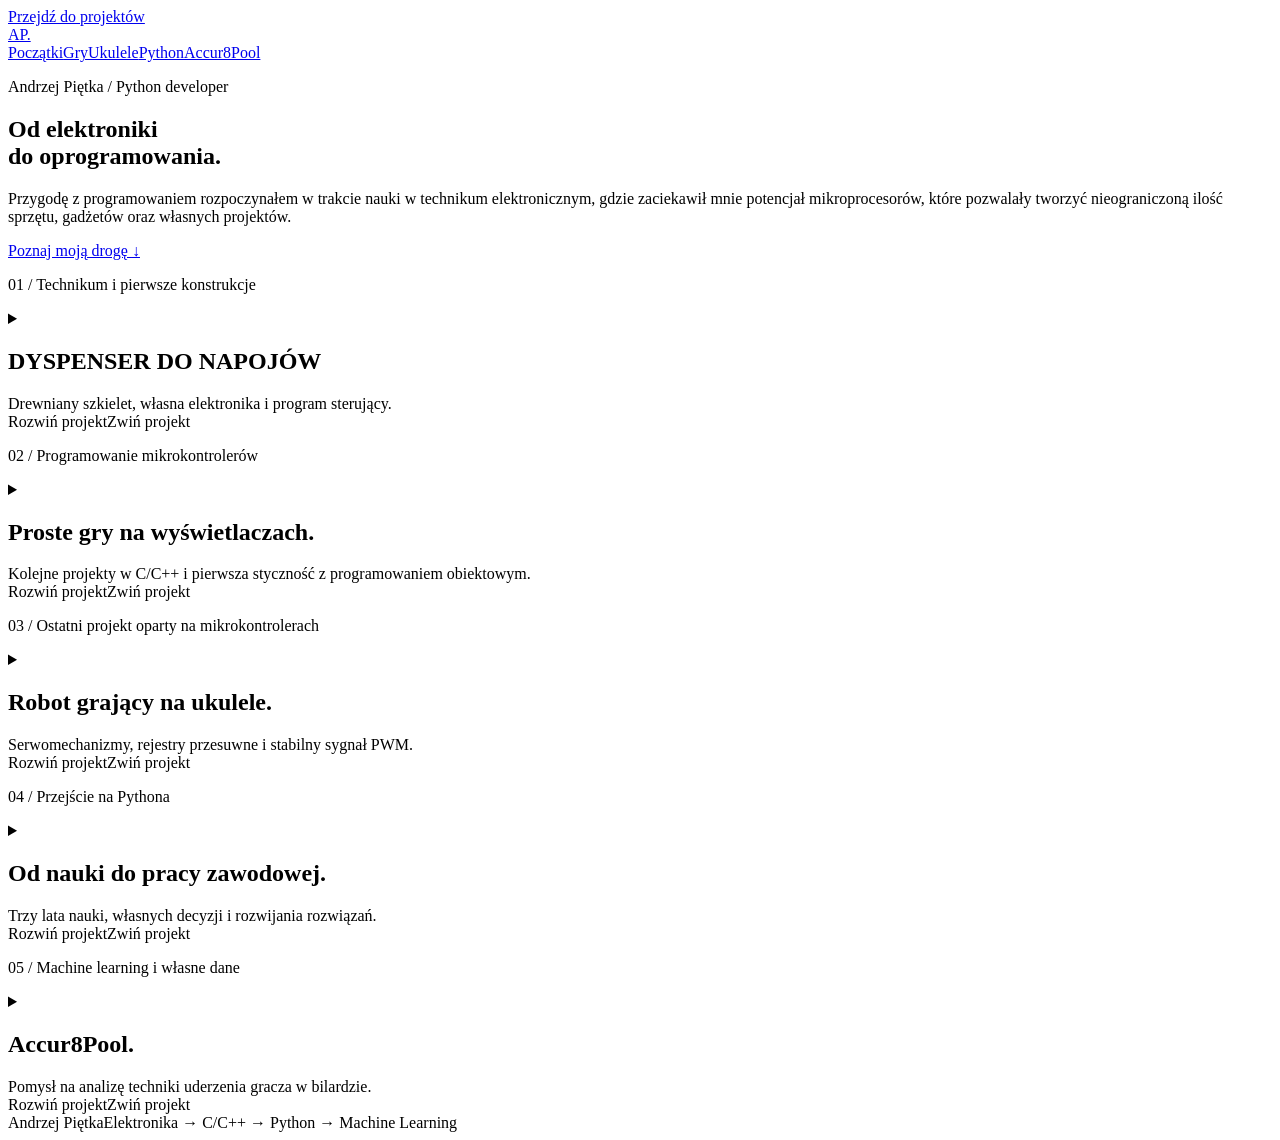
==== commit a899f778: "Dyspenser: nowy opis projektu (2017) Co-Authored-By: Claude Opus 5.5 <noreply@anthropic.com> Claude-" ====
--- a/index.html
+++ b/index.html
@@ -6,414 +6,50 @@
   <meta name="color-scheme" content="light">
   <meta name="robots" content="noindex, nofollow">
   <meta name="theme-color" content="#f4f0e7">
-  <title>Andrzej Piętka — Python developer</title>
+  <title>Andrzej Piętka — od elektroniki do oprogramowania</title>
   <meta name="description" content="Portfolio Andrzeja Piętki: od elektroniki i C/C++, przez Pythona i automatyzację, po projekt ML Accur8Pool.">
-  <style>
-    :root{
-      --paper:#f4f0e7;--paper-2:#ece6da;--card:#fbf9f4;--ink:#20211f;--muted:#5d6058;
-      --sage:#65705b;--sage-dark:#4b5443;--line:#d6d1c6;
-      --serif:Georgia,"Times New Roman",serif;--sans:system-ui,-apple-system,"Segoe UI",Arial,sans-serif;
-      --gutter:clamp(16px,5vw,60px);--radius:10px;
-    }
-    *{box-sizing:border-box}
-    html{scroll-behavior:smooth}
-    body{margin:0;background:var(--paper);color:var(--ink);font:16px/1.65 var(--sans)}
-    h1,h2,h3,p,figure{margin:0}
-    a{color:inherit}
-    img{max-width:100%}
-    button{font:inherit;cursor:pointer}
-    :focus-visible{outline:2px solid var(--sage);outline-offset:4px}
-    .wrap{max-width:1120px;margin:0 auto;padding:0 var(--gutter)}
-    .skip-link{position:absolute;left:16px;top:0;transform:translateY(-120%);z-index:20;background:var(--ink);color:var(--paper);padding:12px 18px}
-    .skip-link:focus{transform:translateY(12px)}
-
-    /* Nawigacja */
-    .nav{position:sticky;top:0;z-index:10;background:color-mix(in srgb,var(--paper) 92%,transparent);backdrop-filter:blur(8px);border-bottom:1px solid var(--line)}
-    .nav .wrap{display:flex;align-items:center;justify-content:space-between;gap:20px;min-height:68px}
-    .mark{font:32px/1 var(--serif);letter-spacing:-2px;text-decoration:none}
-    .navlinks{display:flex;gap:4px 22px;flex-wrap:wrap;justify-content:flex-end;font-size:13px}
-    .navlinks a{text-decoration:none;padding:10px 0}
-    .navlinks a:hover,.mark:hover{color:var(--sage)}
-
-    .eyebrow{color:var(--sage);font-size:12px;font-weight:600;letter-spacing:1.8px;text-transform:uppercase}
-    .section{padding:clamp(56px,8vw,96px) 0;border-bottom:1px solid var(--line);scroll-margin-top:68px}
-    .section-head{max-width:640px;margin-bottom:40px}
-    .section-head h2{font:400 clamp(32px,4.6vw,46px)/1.12 var(--serif);letter-spacing:-.8px;margin-top:12px}
-    .section-head p{color:var(--muted);margin-top:14px}
-
-    /* 1. Zdjęcie + 2. O mnie */
-    .hero{padding:clamp(48px,8vw,96px) 0}
-    .hero .wrap{display:grid;grid-template-columns:minmax(0,340px) minmax(0,1fr);gap:clamp(32px,6vw,72px);align-items:center}
-    .portrait{position:relative;aspect-ratio:4/5;border-radius:var(--radius);overflow:hidden;background:linear-gradient(150deg,#dcd5c6,#c9c2b1);box-shadow:0 30px 50px -36px #30291f99}
-    .portrait img{position:absolute;inset:0;width:100%;height:100%;object-fit:cover}
-    .portrait-fallback{position:absolute;inset:0;display:grid;place-content:center;text-align:center;color:var(--sage-dark)}
-    .portrait-fallback strong{font:400 88px/1 var(--serif);letter-spacing:-4px}
-    .portrait-fallback span{font-size:12px;letter-spacing:1.4px;text-transform:uppercase;margin-top:14px;opacity:.75}
-    .hero h1{font:400 clamp(40px,6.2vw,68px)/1.06 var(--serif);letter-spacing:-2px;margin-top:16px}
-    .about{margin-top:22px;max-width:580px;color:var(--muted);font-size:17px}
-    .about p+p{margin-top:14px}
-    .tags{display:flex;flex-wrap:wrap;gap:8px;margin-top:26px;padding:0;list-style:none}
-    .tags li{border:1px solid var(--line);background:var(--card);border-radius:999px;padding:5px 13px;font-size:13px;color:var(--sage-dark)}
-    .btn{display:inline-flex;align-items:center;gap:14px;margin-top:30px;background:var(--ink);color:var(--paper);padding:13px 20px;border-radius:6px;text-decoration:none;font-size:14px}
-    .btn:hover{background:var(--sage-dark)}
-
-    /* 3. Podejście */
-    .approach{background:var(--paper-2)}
-    .approach-grid{display:grid;grid-template-columns:repeat(3,minmax(0,1fr));gap:24px}
-    .pillar{background:var(--card);border:1px solid var(--line);border-radius:var(--radius);padding:28px}
-    .pillar h3{font:400 24px/1.2 var(--serif);margin-bottom:18px}
-    .pillar ul{list-style:none;margin:0;padding:0}
-    .pillar li+li{margin-top:16px;padding-top:16px;border-top:1px solid var(--line)}
-    .pillar li strong{display:block;font-weight:600;font-size:15px}
-    .pillar li span{display:block;color:var(--muted);font-size:14px;margin-top:4px}
-    .pillar-num{display:block;font:400 14px/1 var(--serif);color:var(--sage);margin-bottom:10px}
-
-    /* 4. Projekty — kafelki */
-    .cards{display:grid;grid-template-columns:repeat(auto-fill,minmax(300px,1fr));gap:24px}
-    .card{display:flex;flex-direction:column;background:var(--card);border:1px solid var(--line);border-radius:var(--radius);overflow:hidden;text-decoration:none;transition:transform .2s ease,box-shadow .2s ease}
-    .card:hover{transform:translateY(-4px);box-shadow:0 26px 40px -30px #30291fa0}
-    .card-cover{aspect-ratio:16/10;overflow:hidden;background:var(--paper-2);border-bottom:1px solid var(--line)}
-    .card-cover img{width:100%;height:100%;object-fit:cover;display:block;transition:transform .4s ease}
-    .card:hover .card-cover img{transform:scale(1.04)}
-    .cover-code{height:100%;display:flex;flex-direction:column;justify-content:center;gap:4px;padding:22px 26px;background:#2a2c27;color:#d9dccf;font:13px/1.6 ui-monospace,Menlo,Consolas,monospace}
-    .cover-code .k{color:#b9c79f}.cover-code .c{color:#8a8f80}
-    .card-body{padding:22px 24px 24px;display:flex;flex-direction:column;flex:1}
-    .card-body .eyebrow{font-size:11px}
-    .card-body h3{font:400 25px/1.2 var(--serif);margin-top:8px}
-    .card-body p{color:var(--muted);font-size:14px;margin-top:8px;flex:1}
-    .card-more{margin-top:18px;font-size:13px;color:var(--sage-dark);font-weight:600}
-    .card:hover .card-more{text-decoration:underline}
-
-    /* Widok szczegółów projektu */
-    .project{padding:clamp(40px,6vw,72px) 0 clamp(56px,8vw,96px);border-bottom:1px solid var(--line);scroll-margin-top:68px}
-    .back{display:inline-flex;align-items:center;gap:8px;font-size:14px;text-decoration:none;color:var(--sage-dark);padding:10px 0}
-    .back:hover{text-decoration:underline}
-    .project-head{max-width:720px;margin:20px auto 36px}
-    .project-head h2{font:400 clamp(34px,5.4vw,56px)/1.08 var(--serif);letter-spacing:-1.2px;margin-top:12px}
-    .project-head p:not(.eyebrow){color:var(--muted);margin-top:14px;font-size:17px}
-    .prose{max-width:720px;margin:0 auto;color:#3d4038;font-size:17px;line-height:1.8}
-    .prose p+p{margin-top:20px}
-    .prose ul{padding-left:23px;margin:12px 0 23px}
-    .prose li{margin-bottom:7px}
-    .gallery{display:grid;grid-template-columns:repeat(2,minmax(0,1fr));align-items:start;gap:28px;margin:36px auto;max-width:860px}
-    .gallery.narrow{max-width:720px}
-    .figure-wide{max-width:960px;margin:36px auto}
-    .figure-small{max-width:545px;margin:36px auto}
-    .photo-open{display:block;width:100%;padding:0;border:0;border-radius:6px;background:transparent;box-shadow:0 20px 32px -26px #403a2c80;cursor:zoom-in;overflow:hidden}
-    .photo-open img{display:block;width:100%;height:auto}
-    .rotated{display:block;position:relative;overflow:hidden}
-    .rotated img{position:absolute;left:50%;top:50%;width:var(--photo-width);height:auto;max-width:none;transform:translate(-50%,-50%) rotate(90deg)}
-    figcaption{margin-top:12px;font-size:13px;line-height:1.6;color:var(--muted)}
-    .next-project{max-width:720px;margin:48px auto 0;padding-top:24px;border-top:1px solid var(--line);display:flex;justify-content:space-between;gap:16px;flex-wrap:wrap}
-
-    /* Tryb z JS: pokazujemy albo stronę główną, albo jeden projekt */
-    .js .project{display:none}
-    .js body.view-project .home{display:none}
-    .js .project.is-active{display:block}
-
-    .footer{padding:28px 0 36px;font-size:13px;color:var(--muted)}
-    .footer .wrap{display:flex;justify-content:space-between;gap:12px;flex-wrap:wrap}
-
-    /* Powiększenie zdjęć */
-    .dialog{border:1px solid var(--line);border-radius:8px;padding:16px;background:var(--paper);color:var(--ink);max-width:calc(100vw - 24px);max-height:calc(100dvh - 24px);overflow:auto;box-shadow:0 25px 90px #0004}
-    .dialog::backdrop{background:#171914d9}
-    .dialog form{display:flex;justify-content:flex-end;margin:0 0 12px}
-    .dialog-close{border:1px solid #c2c5b7;border-radius:4px;min-height:44px;background:var(--paper);color:var(--ink);padding:8px 15px}
-    .dialog-stage{display:flex;justify-content:center}
-    .dialog-box{position:relative;overflow:hidden}
-    #dialog-image{position:absolute;top:50%;left:50%;max-width:none}
-    #dialog-caption{font-size:14px;text-align:center;margin:14px auto 0;max-width:700px}
-    html.modal-open{overflow:hidden}
-
-    @media (max-width:860px){
-      .approach-grid{grid-template-columns:1fr}
-      .hero .wrap{grid-template-columns:1fr}
-      .portrait{max-width:300px}
-    }
-    @media (max-width:600px){
-      .nav .wrap{min-height:60px}
-      .navlinks{gap:0 14px;font-size:12px}
-      .navlinks a{min-height:44px;display:inline-flex;align-items:center}
-      .portrait{max-width:220px}
-      .cards{grid-template-columns:1fr}
-      .gallery{grid-template-columns:1fr;max-width:420px}
-      .prose{font-size:16px}
-      .pillar{padding:22px}
-    }
-    @media (prefers-reduced-motion:reduce){
-      html{scroll-behavior:auto}
-      .card,.card-cover img{transition:none}
-    }
-  </style>
-  <script>document.documentElement.classList.add('js')</script>
+  <link rel="stylesheet" href="assets/styles.css">
+  <script src="assets/app.js" defer></script>
 </head>
 <body>
-<a class="skip-link" href="#projekty">Przejdź do projektów</a>
-
-<header class="nav">
-  <div class="wrap">
-    <a class="mark" href="#start" aria-label="Andrzej Piętka — początek strony">AP.</a>
-    <nav class="navlinks" aria-label="Sekcje strony">
-      <a href="#o-mnie">O mnie</a>
-      <a href="#podejscie">Podejście</a>
-      <a href="#projekty">Projekty</a>
-    </nav>
-  </div>
-</header>
-
-<main>
-<div class="home">
-
-  <!-- 1. Zdjęcie + 2. Krótki opis -->
-  <section class="hero" id="start">
-    <div class="wrap" id="o-mnie">
-      <div class="portrait">
-        <div class="portrait-fallback" aria-hidden="true"><strong>AP</strong><span>Zdjęcie wkrótce</span></div>
-        <!-- Wrzuć swoje zdjęcie jako assets/zdjecie.jpg — pojawi się tutaj automatycznie. -->
-        <img src="assets/zdjecie.jpg" alt="Andrzej Piętka" onerror="this.remove()">
-      </div>
-      <div>
-        <p class="eyebrow">Andrzej Piętka / Python developer</p>
-        <h1>Od elektroniki<br>do oprogramowania.</h1>
-        <div class="about">
-          <p>Programowanie zacząłem w technikum elektronicznym — od mikrokontrolerów, C/C++ i własnoręcznie lutowanych płytek. Od kilku lat pracuję zawodowo w Pythonie: automatyzuję uruchamianie wyprodukowanej elektroniki, buduję API i dbam o to, żeby moje serwisy działały niezawodnie.</p>
-          <p>Po godzinach zajmuję się uczeniem maszynowym na własnych danych — tak powstał Accur8Pool, projekt analizujący technikę uderzenia w bilardzie.</p>
-        </div>
-        <ul class="tags" aria-label="Technologie">
-          <li>Python</li><li>Django</li><li>API</li><li>XGBoost</li><li>C/C++</li><li>Mikrokontrolery</li>
-        </ul>
-        <a class="btn" href="#projekty">Zobacz projekty <span aria-hidden="true">↓</span></a>
-      </div>
-    </div>
-  </section>
-
-  <!-- 3. Podejście, mocne strony, zasady -->
-  <section class="section approach" id="podejscie">
-    <div class="wrap">
-      <div class="section-head">
-        <p class="eyebrow">Jak pracuję</p>
-        <h2>Podejście do programowania.</h2>
-        <p>Kilka rzeczy, których nauczyły mnie lata budowania sprzętu, pisania kodu i ponoszenia konsekwencji własnych decyzji.</p>
-      </div>
-      <div class="approach-grid">
-        <article class="pillar">
-          <span class="pillar-num">01</span>
-          <h3>Podejście</h3>
-          <ul>
-            <li><strong>Najpierw zrozumieć problem</strong><span>Zanim powstał model w Accur8Pool, przez dwa miesiące studiowałem matematykę, żeby dane były czytelne dla człowieka.</span></li>
-            <li><strong>Uczę się przez budowanie</strong><span>Wiedza z książek i kursów od razu trafia do realnego kodu — tam najszybciej widać, co działa.</span></li>
-            <li><strong>Myślę o całym systemie</strong><span>Nie tylko jak napisać program, ale jak zaplanować rozwiązanie: przesyłanie danych, API, ciągłość działania.</span></li>
-          </ul>
-        </article>
-        <article class="pillar">
-          <span class="pillar-num">02</span>
-          <h3>Mocne strony</h3>
-          <ul>
-            <li><strong>Od sprzętu do serwera</strong><span>Rozumiem całą drogę: rejestry procesora, sensory, aplikację, backend i model ML.</span></li>
-            <li><strong>Samodzielność</strong><span>W pracy dostałem pełną swobodę w projektowaniu i wdrażaniu rozwiązań — i z niej korzystam.</span></li>
-            <li><strong>Wytrwałość w debugowaniu</strong><span>Potrafię zejść do oscyloskopu i noty katalogowej, a czasem świadomie ją podważyć, żeby znaleźć przyczynę.</span></li>
-          </ul>
-        </article>
-        <article class="pillar">
-          <span class="pillar-num">03</span>
-          <h3>Zasady</h3>
-          <ul>
-            <li><strong>Pragmatyzm ponad dogmaty</strong><span>SOLID, wzorce projektowe i OOP to narzędzia, a nie religia. Stosuję je tam, gdzie pomagają.</span></li>
-            <li><strong>Niezawodność to funkcja</strong><span>Kod, który działa w produkcji dzień po dniu, jest wart więcej niż kod sprytny.</span></li>
-            <li><strong>Błędy są lekcją</strong><span>Skutki złych decyzji odczuwam na własnej skórze — i wyciągam z nich wnioski na następny projekt.</span></li>
-          </ul>
-        </article>
-      </div>
-    </div>
-  </section>
-
-  <!-- 4. Projekty jako kafelki -->
-  <section class="section" id="projekty">
-    <div class="wrap">
-      <div class="section-head">
-        <p class="eyebrow">Wybrane prace</p>
-        <h2>Projekty.</h2>
-        <p>Kliknij kafelek, żeby przeczytać pełny opis projektu.</p>
-      </div>
-      <div class="cards">
-        <a class="card" href="#accur8pool">
-          <div class="card-cover"><img src="assets/accur8pool-wykres.png" alt="" loading="lazy"></div>
-          <div class="card-body"><p class="eyebrow">Machine learning · Django</p><h3>Accur8Pool</h3><p>Analiza techniki uderzenia w bilardzie na podstawie sensorów zegarka i modelu XGBoost.</p><span class="card-more">Czytaj opis →</span></div>
-        </a>
-        <a class="card" href="#python">
-          <div class="card-cover"><div class="cover-code" aria-hidden="true"><span class="c"># automatyzacja testów elektroniki</span><span><span class="k">def</span> run_station(board):</span><span>&nbsp;&nbsp;&nbsp;&nbsp;result = flash_and_test(board)</span><span>&nbsp;&nbsp;&nbsp;&nbsp;api.upload(result)</span></div></div>
-          <div class="card-body"><p class="eyebrow">Python · praca zawodowa</p><h3>Od nauki do pracy zawodowej</h3><p>Trzy lata automatyzacji uruchamiania elektroniki, API i niezawodnych serwisów.</p><span class="card-more">Czytaj opis →</span></div>
-        </a>
-        <a class="card" href="#ukulele">
-          <div class="card-cover"><img src="assets/ukulele-konstrukcja.png" alt="" loading="lazy"></div>
-          <div class="card-body"><p class="eyebrow">Mikrokontrolery · PWM</p><h3>Robot grający na ukulele</h3><p>Serwomechanizmy, rejestry przesuwne i programowo generowany sygnał PWM.</p><span class="card-more">Czytaj opis →</span></div>
-        </a>
-        <a class="card" href="#gry">
-          <div class="card-cover"><img src="assets/gra-oled.png" alt="" loading="lazy"></div>
-          <div class="card-body"><p class="eyebrow">C/C++ · wyświetlacze</p><h3>Gry na wyświetlaczach</h3><p>Proste gry na LCD i OLED — nauka architektury procesora i pierwsze OOP.</p><span class="card-more">Czytaj opis →</span></div>
-        </a>
-        <a class="card" href="#dyspenser">
-          <div class="card-cover"><img src="assets/dyspenser-gotowy.jpg" alt="" loading="lazy"></div>
-          <div class="card-body"><p class="eyebrow">Elektronika · technikum</p><h3>Dyspenser do napojów</h3><p>Pierwszy projekt: drewniany szkielet, własna elektronika i program sterujący.</p><span class="card-more">Czytaj opis →</span></div>
-        </a>
-      </div>
-    </div>
-  </section>
-</div>
-
-<!-- Szczegóły projektów -->
-<article class="project" id="accur8pool" aria-labelledby="accur8pool-title">
-  <div class="wrap">
-    <a class="back" href="#projekty">← Wszystkie projekty</a>
-    <header class="project-head"><p class="eyebrow">Machine learning i własne dane</p><h2 id="accur8pool-title">Accur8Pool.</h2><p>Pomysł na analizę techniki uderzenia gracza w bilardzie.</p></header>
-    <div class="prose">
-      <p>W międzyczasie przez rok po godzinach pogłębiałem swoją wiedzę o ML i AI, dokładnie studiując matematykę oraz rozwiązania stojące za tymi tematami. Niestety nauka „na sucho” w tych dziedzinach jest trudna. Trafiałem na dużo sztucznie wygenerowanych danych w internecie albo na dane, których tematyka po prostu mnie nie interesowała. Ciężko było poświęcić kilka tygodni na analizę i dogłębne zrozumienie danych, kiedy nie widziałem praktycznego zastosowania takiej pracy.</p>
-      <p>Tutaj zrodził się pomysł stworzenia projektu bilardowego. Koncepcja była prosta. Projekt miał korygować technikę uderzenia gracza w bilardzie. Dane miały być odczytywane z sensorów zegarka i przetwarzane przez model XGBoost, wcześniej wytrenowany na oznaczonych danych.</p>
-      <p>Początkowo projekt miał zawierać jedynie:</p>
-      <ul><li>program na zegarek zbierający pełen zestaw danych z sensorów,</li><li>dashboard do etykietowania danych,</li><li>moduły do transformacji danych,</li><li>moduły do wizualizacji danych na wykresach,</li><li>pipeline do uczenia modelu XGBoost.</li></ul>
-      <p>Projekt rozrósł się o:</p>
-      <ul><li>stronę internetową accur8pool.pl w Django,</li><li>aplikację na telefon do zarządzania danymi z zegarka i przesyłania ich na serwer.</li></ul>
-      <p>Musiałem rozpocząć cały projekt od prawidłowego przygotowania danych, tak aby były czytelne dla człowieka. Na tym etapie nie wiedziałem jeszcze, czy ten pomysł będzie w ogóle możliwy do wykonania. Dwa miesiące zajęło mi studiowanie matematyki niezbędnej do prawidłowej transformacji danych, tak aby można było przedstawić je na wykresach i zrozumieć, co właściwie pokazują.</p>
-    </div>
-    <figure class="figure-small"><button type="button" class="photo-open" data-full-image="assets/accur8pool-surowe-dane.png" aria-label="Powiększ zdjęcie"><img src="assets/accur8pool-surowe-dane.png" alt="Surowe dane z sensorów — wykres wyglądający jak szum" width="545" height="557" loading="lazy"></button><figcaption>Surowe dane, nieczytelny wykres dla człowieka. Wygląda jak szum.</figcaption></figure>
-    <div class="prose">
-      <p>Tutaj przełomowe było to, że po pełnej transformacji danych widać na wykresie dokładnie, kiedy występowało uderzenie bilardowe względem reszty nagrania. Dodatkowo samo uderzenie można było podzielić na cztery segmenty:</p>
-      <p>Przygotowanie do pozycji uderzenia, przymierzenie, uderzenie, okres po uderzeniu.</p>
-    </div>
-    <figure class="figure-wide"><button type="button" class="photo-open" data-full-image="assets/accur8pool-wykres.png" aria-label="Powiększ zdjęcie"><img src="assets/accur8pool-wykres.png" alt="Dashboard z przetworzonymi danymi uderzenia" width="1239" height="670" loading="lazy"></button><figcaption>Dodatkowo na wykresie można było zobaczyć, jak czyste i poprawne było uderzenie.</figcaption></figure>
-    <div class="prose">
-      <p>Na dashboardzie można zobaczyć żółty wykres reprezentujący całkowity obrót zegarka, „roll”. Obliczałem go za pomocą arcusa tangensa z przyspieszenia w osiach Y oraz Z, a następnie obliczałem z tego całkę. I to właśnie ta pozycja wskazywała na pozycję uderzającą. W oscylacji na zielonym wykresie „gyr_z” widać moment ruchu kija w przód i w tył. Na niebieskim wykresie pik zaznaczony na czerwonym tle pokazuje moment uderzenia kijem w bilę.</p>
-      <p>Na tym etapie wiedziałem, że dalsza praca nad projektem ma sens.</p>
-      <p>Została stworzona strona internetowa accur8pool.pl (na ten moment serwer jest nieczynny), aby otworzyć pomysł na świat i zachęcić innych ludzi do zbierania danych do późniejszego uczenia modeli.</p>
-      <p>Ten projekt realizowałem przez 11 miesięcy i dalej nie został w pełni zakończony.</p>
-    </div>
-    <nav class="next-project" aria-label="Nawigacja między projektami"><a class="back" href="#projekty">← Wszystkie projekty</a><a class="back" href="#python">Następny: Praca zawodowa →</a></nav>
-  </div>
-</article>
-
-<article class="project" id="python" aria-labelledby="python-title">
-  <div class="wrap">
-    <a class="back" href="#projekty">← Wszystkie projekty</a>
-    <header class="project-head"><p class="eyebrow">Przejście na Pythona</p><h2 id="python-title">Od nauki do pracy zawodowej.</h2><p>Trzy lata nauki, własnych decyzji i rozwijania rozwiązań.</p></header>
-    <div class="prose">
-      <p>Tutaj nastąpił moment przejścia na Pythona. Kolega zaciekawił mnie tym językiem. Chociaż zmiana języka programowania nigdy nie jest przyjemna, zdecydowałem się zostawić za sobą dotychczasową pracę z C++ i elektroniką. Pierwszą pracę zawodową z Pythonem zdobyłem po 3 miesiącach nauki tego języka. Woda na początku była bardzo głęboka. Przede wszystkim nie zdawałem sobie sprawy, jak dużo jeszcze nie wiem.</p>
-      <p>Moje zadania opierały się na automatyzacji procesu uruchamiania wyprodukowanej elektroniki. Miałem pełną swobodę w wymyślaniu i wdrażaniu rozwiązań. Dało mi to dużo przestrzeni do nauki i dopracowywania własnych pomysłów. Pierwszy rok był ogromnym krokiem naprzód w dziedzinie programowania. Czytałem literaturę, przechodziłem kursy i wdrażałem nową wiedzę do pisanego kodu.</p>
-      <p>Kolejny rok był etapem rozwoju intuicji programistycznej i odczuwania na własnej skórze skutków błędnych decyzji. To pozwoliło mi wypróbować w boju książkowe rozwiązania. Uświadomiłem sobie, że nie można podchodzić ortodoksyjnie do programowania. Pomimo że istnieją zasady i podejścia pomagające tworzyć kod, takie jak SOLID, wzorce projektowe czy OOP, nie można kurczowo się ich trzymać.</p>
-      <p>Trzeci rok opierał się na myśleniu nie tylko o tym, jak napisać program, ale też jak zaplanować rozwiązanie na wyższym poziomie. Doszło przesyłanie wyników na serwer, tworzenie API łączącego moje serwisy z innymi programami oraz dbanie o niezawodność i ciągłość ich pracy.</p>
-    </div>
-    <nav class="next-project" aria-label="Nawigacja między projektami"><a class="back" href="#projekty">← Wszystkie projekty</a><a class="back" href="#ukulele">Następny: Robot na ukulele →</a></nav>
-  </div>
-</article>
-
-<article class="project" id="ukulele" aria-labelledby="ukulele-title">
-  <div class="wrap">
-    <a class="back" href="#projekty">← Wszystkie projekty</a>
-    <header class="project-head"><p class="eyebrow">Ostatni projekt oparty na mikrokontrolerach</p><h2 id="ukulele-title">Robot grający na ukulele.</h2><p>Serwomechanizmy, rejestry przesuwne i stabilny sygnał PWM.</p></header>
-    <div class="prose">
-      <p>Ostatnim projektem opartym na mikrokontrolerach, jaki stworzyłem, było zbudowanie robota grającego na ukulele. Największym wyzwaniem, przed jakim stałem, było programowe generowanie sygnału PWM do sterowania serwomechanizmami. Sterowanie odbywało się za pomocą rejestrów przesuwnych, co wymagało dbania o synchroniczne załączanie i wyłączanie odpowiednich wyprowadzeń. Uznałem, że gotowe układy scalone będą zbyt prostą drogą i musiałem rzucić sobie kilka kłód pod nogi, żeby móc je przeskoczyć 😊.</p>
-      <p>Problemy pojawiły się ze stabilnością zegarów taktujących, co całkowicie rozjeżdżało synchronizację sygnału PWM. Skutkowało to drganiami serwomechanizmów w momencie, kiedy powinny stać nieruchomo. Z pomocą przyszło odrzucenie zaleceń z noty katalogowej producenta i zastosowanie zegara o wyższych parametrach, niż przewidywano. Okazało się to rozwiązaniem problemów i od tego momentu oscyloskop pokazywał to, co chciałem zobaczyć. Stabilny sygnał.</p>
-      <p>Finalnie wystarczyło napisać program, który przyjmował pliki z zapisanymi akordami, aby serwomechanizmy grały w zaplanowany sposób. Niestety gitarzysty ten robot nie pozbawił pracy, ponieważ miał kilka wad konstrukcyjnych, przez co nie do końca czysto grał.</p>
-    </div>
-    <figure class="figure-wide"><button type="button" class="photo-open" data-full-image="assets/ukulele-konstrukcja.png" aria-label="Powiększ zdjęcie"><img src="assets/ukulele-konstrukcja.png" alt="Robot grający na ukulele — cała konstrukcja" width="1220" height="624" loading="lazy"></button><figcaption>Robot grający na ukulele — cała konstrukcja</figcaption></figure>
-    <div class="gallery">
-      <figure><button type="button" class="photo-open" data-full-image="assets/ukulele-sterownik.jpg" aria-label="Powiększ zdjęcie"><img src="assets/ukulele-sterownik.jpg" alt="Własna płytka sterownika" width="1382" height="809" loading="lazy"></button><figcaption>Własna płytka sterownika</figcaption></figure>
-      <figure><button type="button" class="photo-open" data-full-image="assets/ukulele-serwomechanizmy.png" aria-label="Powiększ zdjęcie"><img src="assets/ukulele-serwomechanizmy.png" alt="Serwomechanizmy przy strunach ukulele" width="1205" height="624" loading="lazy"></button><figcaption>Serwomechanizmy przy strunach ukulele</figcaption></figure>
-    </div>
-    <nav class="next-project" aria-label="Nawigacja między projektami"><a class="back" href="#projekty">← Wszystkie projekty</a><a class="back" href="#gry">Następny: Gry na wyświetlaczach →</a></nav>
-  </div>
-</article>
-
-<article class="project" id="gry" aria-labelledby="gry-title">
-  <div class="wrap">
-    <a class="back" href="#projekty">← Wszystkie projekty</a>
-    <header class="project-head"><p class="eyebrow">Programowanie mikrokontrolerów</p><h2 id="gry-title">Proste gry na wyświetlaczach.</h2><p>Kolejne projekty w C/C++ i pierwsza styczność z programowaniem obiektowym.</p></header>
-    <div class="prose">
-      <p>Przez następne 3 lata rozwijałem umiejętności w kierunku programowania mikrokontrolerów oraz języka C/C++. Kolejne projekty przedstawiały proste gry z wykorzystaniem wyświetlaczy OLED. Pomysł nie był rewolucyjny, ale był niezbędną ścieżką nauki pełnej architektury procesora i sposobu działania rejestrów. Była to też pierwsza styczność z programowaniem obiektowym.</p>
-    </div>
-    <div class="gallery narrow">
-      <figure><button type="button" class="photo-open" data-full-image="assets/gra-lcd.png" aria-label="Powiększ zdjęcie"><img src="assets/gra-lcd.png" alt="Prosta gra na wyświetlaczu LCD" width="537" height="723" loading="lazy"></button><figcaption>Prosta gra na wyświetlaczu LCD</figcaption></figure>
-      <figure><button type="button" class="photo-open" data-full-image="assets/gra-oled.png" aria-label="Powiększ zdjęcie"><img src="assets/gra-oled.png" alt="Gra na wyświetlaczu OLED" width="534" height="716" loading="lazy"></button><figcaption>Gra na wyświetlaczu OLED</figcaption></figure>
-    </div>
-    <nav class="next-project" aria-label="Nawigacja między projektami"><a class="back" href="#projekty">← Wszystkie projekty</a><a class="back" href="#dyspenser">Następny: Dyspenser do napojów →</a></nav>
-  </div>
-</article>
-
-<article class="project" id="dyspenser" aria-labelledby="dyspenser-title">
-  <div class="wrap">
-    <a class="back" href="#projekty">← Wszystkie projekty</a>
-    <header class="project-head"><p class="eyebrow">Technikum i pierwsze konstrukcje</p><h2 id="dyspenser-title">Dyspenser do napojów.</h2><p>Drewniany szkielet, własna elektronika i program sterujący.</p></header>
-    <div class="prose">
-      <p>Przygodę z programowaniem rozpoczynałem w trakcie nauki w technikum elektronicznym, gdzie zaciekawił mnie potencjał mikroprocesorów, które pozwalały tworzyć nieograniczoną ilość sprzętu, gadżetów oraz własnych projektów.</p>
-      <p>Moim pierwszym projektem było stworzenie automatycznego dyspensera do napojów. Pomysł był prosty. Zbudować drewniany szkielet, zaprojektować elektronikę oraz odpowiednio zaprogramować kontroler.</p>
-    </div>
-    <div class="gallery">
-      <figure><button type="button" class="photo-open" data-full-image="assets/dyspenser-konstrukcja.jpg" data-rotation="90" aria-label="Powiększ zdjęcie"><span class="rotated" style="aspect-ratio:777/1381;--photo-width:177.7348777%"><img src="assets/dyspenser-konstrukcja.jpg" alt="Budowa obudowy dyspensera" width="1381" height="777" loading="lazy"></span></button><figcaption>Budowa obudowy dyspensera</figcaption></figure>
-      <figure><button type="button" class="photo-open" data-full-image="assets/dyspenser-obudowa.jpg" data-rotation="90" aria-label="Powiększ zdjęcie"><span class="rotated" style="aspect-ratio:620/1101;--photo-width:177.5806452%"><img src="assets/dyspenser-obudowa.jpg" alt="Obudowa po wykończeniu" width="1101" height="620" loading="lazy"></span></button><figcaption>Obudowa po wykończeniu</figcaption></figure>
-      <figure><button type="button" class="photo-open" data-full-image="assets/dyspenser-gotowy.jpg" aria-label="Powiększ zdjęcie"><img src="assets/dyspenser-gotowy.jpg" alt="Gotowy dyspenser do napojów" width="1836" height="3264" loading="lazy"></button><figcaption>Gotowy dyspenser do napojów</figcaption></figure>
-      <figure><button type="button" class="photo-open" data-full-image="assets/dyspenser-elektronika.jpg" aria-label="Powiększ zdjęcie"><img src="assets/dyspenser-elektronika.jpg" alt="Elektronika wewnątrz obudowy" width="1836" height="3264" loading="lazy"></button><figcaption>Elektronika wewnątrz obudowy</figcaption></figure>
-    </div>
-    <nav class="next-project" aria-label="Nawigacja między projektami"><a class="back" href="#projekty">← Wszystkie projekty</a><a class="back" href="#accur8pool">Następny: Accur8Pool →</a></nav>
-  </div>
-</article>
-</main>
-
-<footer class="footer"><div class="wrap"><span>Andrzej Piętka</span><span>Elektronika → C/C++ → Python → Machine Learning</span></div></footer>
-
-<dialog class="dialog" id="image-dialog" aria-labelledby="dialog-caption">
-  <form method="dialog"><button class="dialog-close" aria-label="Zamknij powiększenie">Zamknij ×</button></form>
-  <div class="dialog-stage"><div class="dialog-box"><img id="dialog-image" alt=""></div></div>
-  <p id="dialog-caption"></p>
-</dialog>
-
-<script>
-(function(){
-  /* Prosty router: #id projektu pokazuje jego opis, każdy inny adres — stronę główną. */
-  var projects=document.querySelectorAll('.project');
-  var lastHomeAnchor='projekty';
-  function route(){
-    var id=decodeURIComponent(location.hash.slice(1));
-    var target=id&&document.getElementById(id);
-    var isProject=target&&target.classList.contains('project');
-    projects.forEach(function(p){p.classList.toggle('is-active',p===target);});
-    document.body.classList.toggle('view-project',!!isProject);
-    if(isProject){window.scrollTo({top:0,behavior:'instant'});target.querySelector('h2').focus({preventScroll:true});}
-    else if(target){target.scrollIntoView({behavior:'instant'});}
-  }
-  projects.forEach(function(p){p.querySelector('h2').setAttribute('tabindex','-1');});
-  window.addEventListener('hashchange',route);
-  route();
-
-  /* Powiększanie zdjęć */
-  var dialog=document.getElementById('image-dialog');
-  var image=document.getElementById('dialog-image');
-  var box=dialog.querySelector('.dialog-box');
-  var caption=document.getElementById('dialog-caption');
-  var rotation=0;
-  function fit(){
-    if(!image.naturalWidth||!dialog.open)return;
-    var w=image.naturalWidth,h=image.naturalHeight;
-    var ow=rotation?h:w,oh=rotation?w:h;
-    var s=Math.min((window.innerWidth-70)/ow,(window.innerHeight-180)/oh,1);
-    box.style.width=ow*s+'px';box.style.height=oh*s+'px';
-    image.style.width=w*s+'px';image.style.height=h*s+'px';
-    image.style.transform='translate(-50%,-50%) rotate('+rotation+'deg)';
-  }
-  image.addEventListener('load',fit);
-  window.addEventListener('resize',fit);
-  document.querySelectorAll('[data-full-image]').forEach(function(btn){
-    btn.addEventListener('click',function(){
-      rotation=Number(btn.dataset.rotation)||0;
-      caption.textContent=btn.closest('figure').querySelector('figcaption').textContent;
-      image.alt=btn.querySelector('img').alt;
-      image.src=btn.dataset.fullImage;
-      dialog.showModal();
-      document.documentElement.classList.add('modal-open');
-      fit();
-    });
-  });
-  dialog.addEventListener('close',function(){document.documentElement.classList.remove('modal-open');});
-  dialog.addEventListener('click',function(e){if(e.target===dialog)dialog.close();});
-})();
-</script>
-</body>
-</html>
+<a class="skip-link" href="#apc-poczatki">Przejdź do projektów</a>
+<div id="ap-portfolio-chronologia" lang="pl">
+<header class="ap-nav ap-pad"><a class="ap-mark" href="#apc-start" aria-label="Andrzej Piętka — początek strony">AP.</a><nav class="ap-navlinks" aria-label="Etapy rozwoju w kolejności chronologicznej"><a href="#apc-poczatki">Początki</a><a href="#apc-gry">Gry</a><a href="#apc-cpp">Ukulele</a><a href="#apc-python">Python</a><a href="#apc-ml">Accur8Pool</a></nav></header>
+<section class="ap-hero ap-pad" id="apc-start"><p class="ap-eyebrow">Andrzej Piętka / Python developer</p><h1>Od elektroniki<br>do oprogramowania.</h1><div class="ap-intro"><p data-source-p="0">Przygodę z programowaniem rozpoczynałem w trakcie nauki w technikum elektronicznym, gdzie zaciekawił mnie potencjał mikroprocesorów, które pozwalały tworzyć nieograniczoną ilość sprzętu, gadżetów oraz własnych projektów.</p></div><a class="ap-jump" href="#apc-poczatki">Poznaj moją drogę <span aria-hidden="true">↓</span></a></section>
+<section class="ap-chapter ap-pad" id="apc-poczatki" aria-labelledby="apc-poczatki-title">
+ <div class="ap-chapterline"><p class="ap-eyebrow">01 / Technikum i pierwsze konstrukcje</p></div>
+ <details class="ap-project">
+  <summary class="ap-project-summary"><div class="ap-summary-copy"><h2 id="apc-poczatki-title" data-source-p="1">DYSPENSER DO NAPOJÓW</h2><span class="ap-teaser">Drewniany szkielet, własna elektronika i program sterujący.</span></div><span class="ap-toggle"><span class="ap-more">Rozwiń projekt</span><span class="ap-less">Zwiń projekt</span></span></summary>
+  <div class="ap-project-content"><div class="ap-prose"><h3>2017 – Początki przygody z programowaniem</h3><p>Przygodę z programowaniem rozpocząłem w trakcie nauki w technikum elektronicznym, gdzie szczególnie zainteresował mnie potencjał mikrokontrolerów. Odkryłem, że dzięki nim można tworzyć niemal nieograniczoną liczbę urządzeń, gadżetów oraz realizować własne, autorskie projekty.</p><p data-source-p="2">Moim pierwszym projektem było zaprojektowanie i wykonanie automatycznego dyspensera do napojów. Założenie było proste: zbudować drewnianą konstrukcję, zaprojektować układ elektroniczny oraz odpowiednio zaprogramować sterownik urządzenia.</p><p>Projekt wykorzystywał pompkę do cieczy, której dobór stanowił jedno z najważniejszych wyzwań. Musiała ona spełniać wymagania dotyczące kontaktu z produktami spożywczymi. Urządzenie umożliwiało regulację ilości dozowanego napoju za pomocą potencjometru, a diody LED informowały o aktualnym stanie pracy dyspensera.</p><p>Był to istotny etap w mojej drodze zawodowej, ponieważ po raz pierwszy mogłem w praktyce połączyć wiedzę z zakresu elektroniki i programowania, tworząc od podstaw działające urządzenie. Projekt ten rozbudził moją ciekawość technologiczną i zachęcił mnie do dalszego rozwijania umiejętności programistycznych.</p></div><div class="ap-photo-gallery ap-dispenser-gallery"><figure class="ap-original-photo"><button type="button" class="ap-image-open" data-full-image="assets/dyspenser-konstrukcja.jpg" data-rotation="90" aria-label="Powiększ: Budowa obudowy dyspensera"><span class="ap-rotated" style="aspect-ratio:777/1381;--photo-width:177.7348777%"><img src="assets/dyspenser-konstrukcja.jpg" alt="Budowa obudowy dyspensera" width="1381" height="777" loading="lazy" decoding="async" data-source-image="1"></span></button><figcaption class="ap-caption" >Budowa obudowy dyspensera</figcaption></figure><figure class="ap-original-photo"><button type="button" class="ap-image-open" data-full-image="assets/dyspenser-obudowa.jpg" data-rotation="90" aria-label="Powiększ: Obudowa po wykończeniu"><span class="ap-rotated" style="aspect-ratio:620/1101;--photo-width:177.5806452%"><img src="assets/dyspenser-obudowa.jpg" alt="Obudowa po wykończeniu" width="1101" height="620" loading="lazy" decoding="async" data-source-image="2"></span></button><figcaption class="ap-caption" >Obudowa po wykończeniu</figcaption></figure><figure class="ap-original-photo"><button type="button" class="ap-image-open" data-full-image="assets/dyspenser-gotowy.jpg" data-rotation="0" aria-label="Powiększ: Gotowy dyspenser do napojów"><span class="ap-image-surface"><img src="assets/dyspenser-gotowy.jpg" alt="Gotowy dyspenser do napojów" width="1836" height="3264" loading="lazy" decoding="async" data-source-image="3"></span></button><figcaption class="ap-caption" >Gotowy dyspenser do napojów</figcaption></figure><figure class="ap-original-photo"><button type="button" class="ap-image-open" data-full-image="assets/dyspenser-elektronika.jpg" data-rotation="0" aria-label="Powiększ: Elektronika wewnątrz obudowy"><span class="ap-image-surface"><img src="assets/dyspenser-elektronika.jpg" alt="Elektronika wewnątrz obudowy" width="1836" height="3264" loading="lazy" decoding="async" data-source-image="4"></span></button><figcaption class="ap-caption" >Elektronika wewnątrz obudowy</figcaption></figure></div></div>
+ </details>
+</section>
+<section class="ap-chapter ap-pad" id="apc-gry" aria-labelledby="apc-gry-title">
+ <div class="ap-chapterline"><p class="ap-eyebrow">02 / Programowanie mikrokontrolerów</p></div>
+ <details class="ap-project">
+  <summary class="ap-project-summary"><div class="ap-summary-copy"><h2 id="apc-gry-title" >Proste gry na wyświetlaczach.</h2><span class="ap-teaser">Kolejne projekty w C/C++ i pierwsza styczność z programowaniem obiektowym.</span></div><span class="ap-toggle"><span class="ap-more">Rozwiń projekt</span><span class="ap-less">Zwiń projekt</span></span></summary>
+  <div class="ap-project-content"><div class="ap-prose"><p data-source-p="4">Przez następne 3 lata rozwijałem umiejętności w kierunku programowania mikrokontrolerów oraz języka C/C++. Kolejne projekty przedstawiały proste gry z wykorzystaniem wyświetlaczy OLED. Pomysł nie był rewolucyjny, ale był niezbędną ścieżką nauki pełnej architektury procesora i sposobu działania rejestrów. Była to też pierwsza styczność z programowaniem obiektowym.</p></div><div class="ap-photo-gallery ap-games-gallery"><figure class="ap-original-photo"><button type="button" class="ap-image-open" data-full-image="assets/gra-lcd.png" data-rotation="0" aria-label="Powiększ: Prosta gra na wyświetlaczu LCD"><span class="ap-image-surface"><img src="assets/gra-lcd.png" alt="Prosta gra na wyświetlaczu LCD" width="537" height="723" loading="lazy" decoding="async" data-source-image="5"></span></button><figcaption class="ap-caption" >Prosta gra na wyświetlaczu LCD</figcaption></figure><figure class="ap-original-photo"><button type="button" class="ap-image-open" data-full-image="assets/gra-oled.png" data-rotation="0" aria-label="Powiększ: Gra na wyświetlaczu OLED"><span class="ap-image-surface"><img src="assets/gra-oled.png" alt="Gra na wyświetlaczu OLED" width="534" height="716" loading="lazy" decoding="async" data-source-image="6"></span></button><figcaption class="ap-caption" >Gra na wyświetlaczu OLED</figcaption></figure></div></div>
+ </details>
+</section>
+<section class="ap-chapter ap-pad" id="apc-cpp" aria-labelledby="apc-cpp-title">
+ <div class="ap-chapterline"><p class="ap-eyebrow">03 / Ostatni projekt oparty na mikrokontrolerach</p></div>
+ <details class="ap-project">
+  <summary class="ap-project-summary"><div class="ap-summary-copy"><h2 id="apc-cpp-title" >Robot grający na ukulele.</h2><span class="ap-teaser">Serwomechanizmy, rejestry przesuwne i stabilny sygnał PWM.</span></div><span class="ap-toggle"><span class="ap-more">Rozwiń projekt</span><span class="ap-less">Zwiń projekt</span></span></summary>
+  <div class="ap-project-content"><div class="ap-prose"><p data-source-p="7">Ostatnim projektem opartym na mikrokontrolerach, jaki stworzyłem, było zbudowanie robota grającego na ukulele. Największym wyzwaniem, przed jakim stałem, było programowe generowanie sygnału PWM do sterowania serwomechanizmami. Sterowanie odbywało się za pomocą rejestrów przesuwnych, co wymagało dbania o synchroniczne załączanie i wyłączanie odpowiednich wyprowadzeń. Uznałem, że gotowe układy scalone będą zbyt prostą drogą i musiałem rzucić sobie kilka kłód pod nogi, żeby móc je przeskoczyć 😊.</p><p data-source-p="8">Problemy pojawiły się ze stabilnością zegarów taktujących, co całkowicie rozjeżdżało synchronizację sygnału PWM. Skutkowało to drganiami serwomechanizmów w momencie, kiedy powinny stać nieruchomo. Z pomocą przyszło odrzucenie zaleceń z noty katalogowej producenta i zastosowanie zegara o wyższych parametrach, niż przewidywano. Okazało się to rozwiązaniem problemów i od tego momentu oscyloskop pokazywał to, co chciałem zobaczyć. Stabilny sygnał.</p><p data-source-p="9">Finalnie wystarczyło napisać program, który przyjmował pliki z zapisanymi akordami, aby serwomechanizmy grały w zaplanowany sposób. Niestety gitarzysty ten robot nie pozbawił pracy, ponieważ miał kilka wad konstrukcyjnych, przez co nie do końca czysto grał.</p></div><div class="ap-ukulele-gallery"><figure class="ap-original-photo"><button type="button" class="ap-image-open" data-full-image="assets/ukulele-konstrukcja.png" data-rotation="0" aria-label="Powiększ: Robot grający na ukulele — cała konstrukcja"><span class="ap-image-surface"><img src="assets/ukulele-konstrukcja.png" alt="Robot grający na ukulele — cała konstrukcja" width="1220" height="624" loading="lazy" decoding="async" data-source-image="9"></span></button><figcaption class="ap-caption" >Robot grający na ukulele — cała konstrukcja</figcaption></figure><div class="ap-photo-gallery"><figure class="ap-original-photo"><button type="button" class="ap-image-open" data-full-image="assets/ukulele-sterownik.jpg" data-rotation="0" aria-label="Powiększ: Własna płytka sterownika"><span class="ap-image-surface"><img src="assets/ukulele-sterownik.jpg" alt="Własna płytka sterownika" width="1382" height="809" loading="lazy" decoding="async" data-source-image="7"></span></button><figcaption class="ap-caption" >Własna płytka sterownika</figcaption></figure><figure class="ap-original-photo"><button type="button" class="ap-image-open" data-full-image="assets/ukulele-serwomechanizmy.png" data-rotation="0" aria-label="Powiększ: Serwomechanizmy przy strunach ukulele"><span class="ap-image-surface"><img src="assets/ukulele-serwomechanizmy.png" alt="Serwomechanizmy przy strunach ukulele" width="1205" height="624" loading="lazy" decoding="async" data-source-image="8"></span></button><figcaption class="ap-caption" >Serwomechanizmy przy strunach ukulele</figcaption></figure></div></div></div>
+ </details>
+</section>
+<section class="ap-chapter ap-pad" id="apc-python" aria-labelledby="apc-python-title">
+ <div class="ap-chapterline"><p class="ap-eyebrow">04 / Przejście na Pythona</p></div>
+ <details class="ap-project">
+  <summary class="ap-project-summary"><div class="ap-summary-copy"><h2 id="apc-python-title" >Od nauki do pracy zawodowej.</h2><span class="ap-teaser">Trzy lata nauki, własnych decyzji i rozwijania rozwiązań.</span></div><span class="ap-toggle"><span class="ap-more">Rozwiń projekt</span><span class="ap-less">Zwiń projekt</span></span></summary>
+  <div class="ap-project-content"><div class="ap-prose"><p data-source-p="12">Tutaj nastąpił moment przejścia na Pythona. Kolega zaciekawił mnie tym językiem. Chociaż zmiana języka programowania nigdy nie jest przyjemna, zdecydowałem się zostawić za sobą dotychczasową pracę z C++ i elektroniką. Pierwszą pracę zawodową z Pythonem zdobyłem po 3 miesiącach nauki tego języka. Woda na początku była bardzo głęboka. Przede wszystkim nie zdawałem sobie sprawy, jak dużo jeszcze nie wiem.</p><p data-source-p="13">Moje zadania opierały się na automatyzacji procesu uruchamiania wyprodukowanej elektroniki. Miałem pełną swobodę w wymyślaniu i wdrażaniu rozwiązań. Dało mi to dużo przestrzeni do nauki i dopracowywania własnych pomysłów. Pierwszy rok był ogromnym krokiem naprzód w dziedzinie programowania. Czytałem literaturę, przechodziłem kursy i wdrażałem nową wiedzę do pisanego kodu.</p><p data-source-p="14">Kolejny rok był etapem rozwoju intuicji programistycznej i odczuwania na własnej skórze skutków błędnych decyzji. To pozwoliło mi wypróbować w boju książkowe rozwiązania. Uświadomiłem sobie, że nie można podchodzić ortodoksyjnie do programowania. Pomimo że istnieją zasady i podejścia pomagające tworzyć kod, takie jak SOLID, wzorce projektowe czy OOP, nie można kurczowo się ich trzymać.</p><p data-source-p="15">Trzeci rok opierał się na myśleniu nie tylko o tym, jak napisać program, ale też jak zaplanować rozwiązanie na wyższym poziomie. Doszło przesyłanie wyników na serwer, tworzenie API łączącego moje serwisy z innymi programami oraz dbanie o niezawodność i ciągłość ich pracy.</p></div></div>
+ </details>
+</section>
+<section class="ap-chapter ap-pad" id="apc-ml" aria-labelledby="apc-ml-title">
+ <div class="ap-chapterline"><p class="ap-eyebrow">05 / Machine learning i własne dane</p></div>
+ <details class="ap-project">
+  <summary class="ap-project-summary"><div class="ap-summary-copy"><h2 id="apc-ml-title" >Accur8Pool.</h2><span class="ap-teaser">Pomysł na analizę techniki uderzenia gracza w bilardzie.</span></div><span class="ap-toggle"><span class="ap-more">Rozwiń projekt</span><span class="ap-less">Zwiń projekt</span></span></summary>
+  <div class="ap-project-content"><div class="ap-prose"><p data-source-p="16">W międzyczasie przez rok po godzinach pogłębiałem swoją wiedzę o ML i AI, dokładnie studiując matematykę oraz rozwiązania stojące za tymi tematami. Niestety nauka „na sucho” w tych dziedzinach jest trudna. Trafiałem na dużo sztucznie wygenerowanych danych w internecie albo na dane, których tematyka po prostu mnie nie interesowała. Ciężko było poświęcić kilka tygodni na analizę i dogłębne zrozumienie danych, kiedy nie widziałem praktycznego zastosowania takiej pracy.</p><p data-source-p="17">Tutaj zrodził się pomysł stworzenia projektu bilardowego. Koncepcja była prosta. Projekt miał korygować technikę uderzenia gracza w bilardzie. Dane miały być odczytywane z sensorów zegarka i przetwarzane przez model XGBoost, wcześniej wytrenowany na oznaczonych danych.</p><p data-source-p="18">Początkowo projekt miał zawierać jedynie:</p><ul><li data-source-p="19">program na zegarek zbierający pełen zestaw danych z sensorów,</li><li data-source-p="20">dashboard do etykietowania danych,</li><li data-source-p="21">moduły do transformacji danych,</li><li data-source-p="22">moduły do wizualizacji danych na wykresach,</li><li data-source-p="23">pipeline do uczenia modelu XGBoost.</li></ul><p data-source-p="24">Projekt rozrósł się o:</p><ul><li data-source-p="25">stronę internetową accur8pool.pl w Django,</li><li data-source-p="26">aplikację na telefon do zarządzania danymi z zegarka i przesyłania ich na serwer.</li></ul><p data-source-p="27">Musiałem rozpocząć cały projekt od prawidłowego przygotowania danych, tak aby były czytelne dla człowieka. Na tym etapie nie wiedziałem jeszcze, czy ten pomysł będzie w ogóle możliwy do wykonania. Dwa miesiące zajęło mi studiowanie matematyki niezbędnej do prawidłowej transformacji danych, tak aby można było przedstawić je na wykresach i zrozumieć, co właściwie pokazują.</p></div><div class="ap-raw-figure"><figure class="ap-original-photo"><button type="button" class="ap-image-open" data-full-image="assets/accur8pool-surowe-dane.png" data-rotation="0" aria-label="Powiększ: Surowe dane, nieczytelny wykres dla człowieka. Wygląda jak szum."><span class="ap-image-surface"><img src="assets/accur8pool-surowe-dane.png" alt="Surowe dane, nieczytelny wykres dla człowieka. Wygląda jak szum." width="545" height="557" loading="lazy" decoding="async" data-source-image="10"></span></button><figcaption class="ap-caption" data-source-p="28">Surowe dane, nieczytelny wykres dla człowieka. Wygląda jak szum.</figcaption></figure></div><div class="ap-prose"><p data-source-p="29">Tutaj przełomowe było to, że po pełnej transformacji danych widać na wykresie dokładnie, kiedy występowało uderzenie bilardowe względem reszty nagrania. Dodatkowo samo uderzenie można było podzielić na cztery segmenty:</p><p data-source-p="30">Przygotowanie do pozycji uderzenia, przymierzenie, uderzenie, okres po uderzeniu.</p></div><div class="ap-processed-figure"><figure class="ap-original-photo"><button type="button" class="ap-image-open" data-full-image="assets/accur8pool-wykres.png" data-rotation="0" aria-label="Powiększ: Dodatkowo na wykresie można było zobaczyć, jak czyste i poprawne było uderzenie."><span class="ap-image-surface"><img src="assets/accur8pool-wykres.png" alt="Dodatkowo na wykresie można było zobaczyć, jak czyste i poprawne było uderzenie." width="1239" height="670" loading="lazy" decoding="async" data-source-image="11"></span></button><figcaption class="ap-caption" data-source-p="31">Dodatkowo na wykresie można było zobaczyć, jak czyste i poprawne było uderzenie.</figcaption></figure></div><div class="ap-prose"><p data-source-p="33">Na dashboardzie można zobaczyć żółty wykres reprezentujący całkowity obrót zegarka, „roll”. Obliczałem go za pomocą arcusa tangensa z przyspieszenia w osiach Y oraz Z, a następnie obliczałem z tego całkę. I to właśnie ta pozycja wskazywała na pozycję uderzającą. W oscylacji na zielonym wykresie „gyr_z” widać moment ruchu kija w przód i w tył. Na niebieskim wykresie pik zaznaczony na czerwonym tle pokazuje moment uderzenia kijem w bilę.</p><p data-source-p="34">Na tym etapie wiedziałem, że dalsza praca nad projektem ma sens.</p><p data-source-p="35">Została stworzona strona internetowa accur8pool.pl (na ten moment serwer jest nieczynny), aby otworzyć pomysł na świat i zachęcić innych ludzi do zbierania danych do późniejszego uczenia modeli.</p><p data-source-p="36">Ten projekt realizowałem przez 11 miesięcy i dalej nie został w pełni zakończony.</p></div></div>
+ </details>
+</section><footer class="ap-footer ap-pad"><span>Andrzej Piętka</span><span>Elektronika → C/C++ → Python → Machine Learning</span></footer>
+<dialog class="ap-image-dialog" id="ap-image-dialog" aria-labelledby="ap-image-caption"><form method="dialog"><button class="ap-dialog-close" aria-label="Zamknij powiększenie">Zamknij ×</button></form><div class="ap-dialog-stage"><div class="ap-dialog-image-box"><img id="ap-dialog-image" alt=""></div></div><p id="ap-image-caption"></p></dialog>
+</div></body></html>
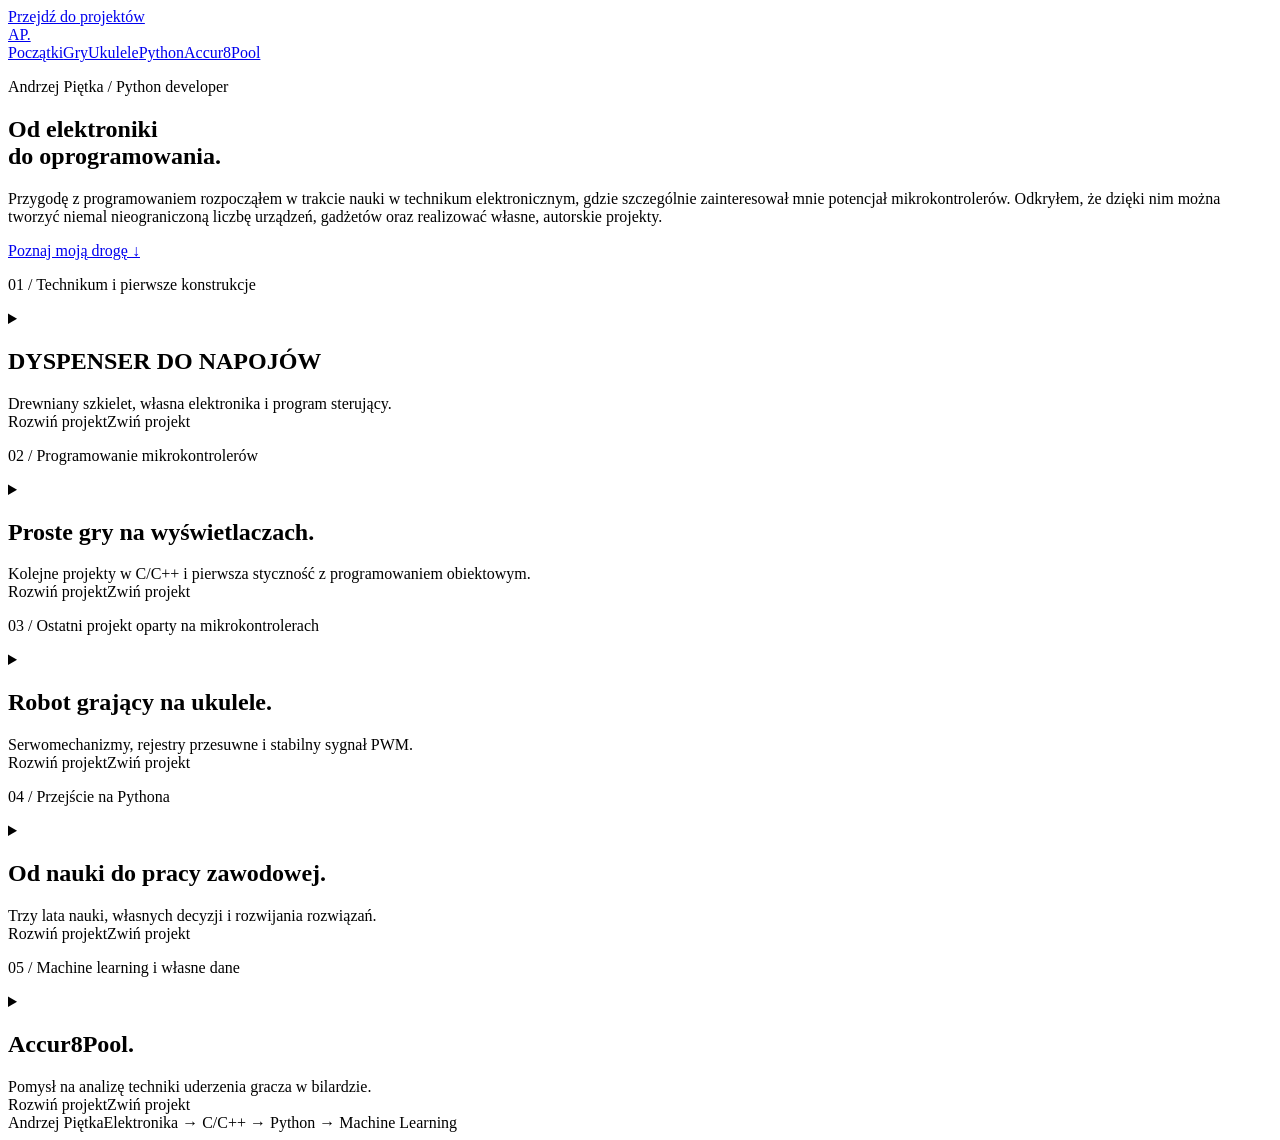
==== commit 3f7fc7cf: "Sekcja startowa: nowy tekst wstępu Co-Authored-By: Claude Opus 5.5 <noreply@anthropic.com> Claude-Se" ====
--- a/index.html
+++ b/index.html
@@ -15,7 +15,7 @@
 <a class="skip-link" href="#apc-poczatki">Przejdź do projektów</a>
 <div id="ap-portfolio-chronologia" lang="pl">
 <header class="ap-nav ap-pad"><a class="ap-mark" href="#apc-start" aria-label="Andrzej Piętka — początek strony">AP.</a><nav class="ap-navlinks" aria-label="Etapy rozwoju w kolejności chronologicznej"><a href="#apc-poczatki">Początki</a><a href="#apc-gry">Gry</a><a href="#apc-cpp">Ukulele</a><a href="#apc-python">Python</a><a href="#apc-ml">Accur8Pool</a></nav></header>
-<section class="ap-hero ap-pad" id="apc-start"><p class="ap-eyebrow">Andrzej Piętka / Python developer</p><h1>Od elektroniki<br>do oprogramowania.</h1><div class="ap-intro"><p data-source-p="0">Przygodę z programowaniem rozpoczynałem w trakcie nauki w technikum elektronicznym, gdzie zaciekawił mnie potencjał mikroprocesorów, które pozwalały tworzyć nieograniczoną ilość sprzętu, gadżetów oraz własnych projektów.</p></div><a class="ap-jump" href="#apc-poczatki">Poznaj moją drogę <span aria-hidden="true">↓</span></a></section>
+<section class="ap-hero ap-pad" id="apc-start"><p class="ap-eyebrow">Andrzej Piętka / Python developer</p><h1>Od elektroniki<br>do oprogramowania.</h1><div class="ap-intro"><p data-source-p="0">Przygodę z programowaniem rozpocząłem w trakcie nauki w technikum elektronicznym, gdzie szczególnie zainteresował mnie potencjał mikrokontrolerów. Odkryłem, że dzięki nim można tworzyć niemal nieograniczoną liczbę urządzeń, gadżetów oraz realizować własne, autorskie projekty.</p></div><a class="ap-jump" href="#apc-poczatki">Poznaj moją drogę <span aria-hidden="true">↓</span></a></section>
 <section class="ap-chapter ap-pad" id="apc-poczatki" aria-labelledby="apc-poczatki-title">
  <div class="ap-chapterline"><p class="ap-eyebrow">01 / Technikum i pierwsze konstrukcje</p></div>
  <details class="ap-project">
